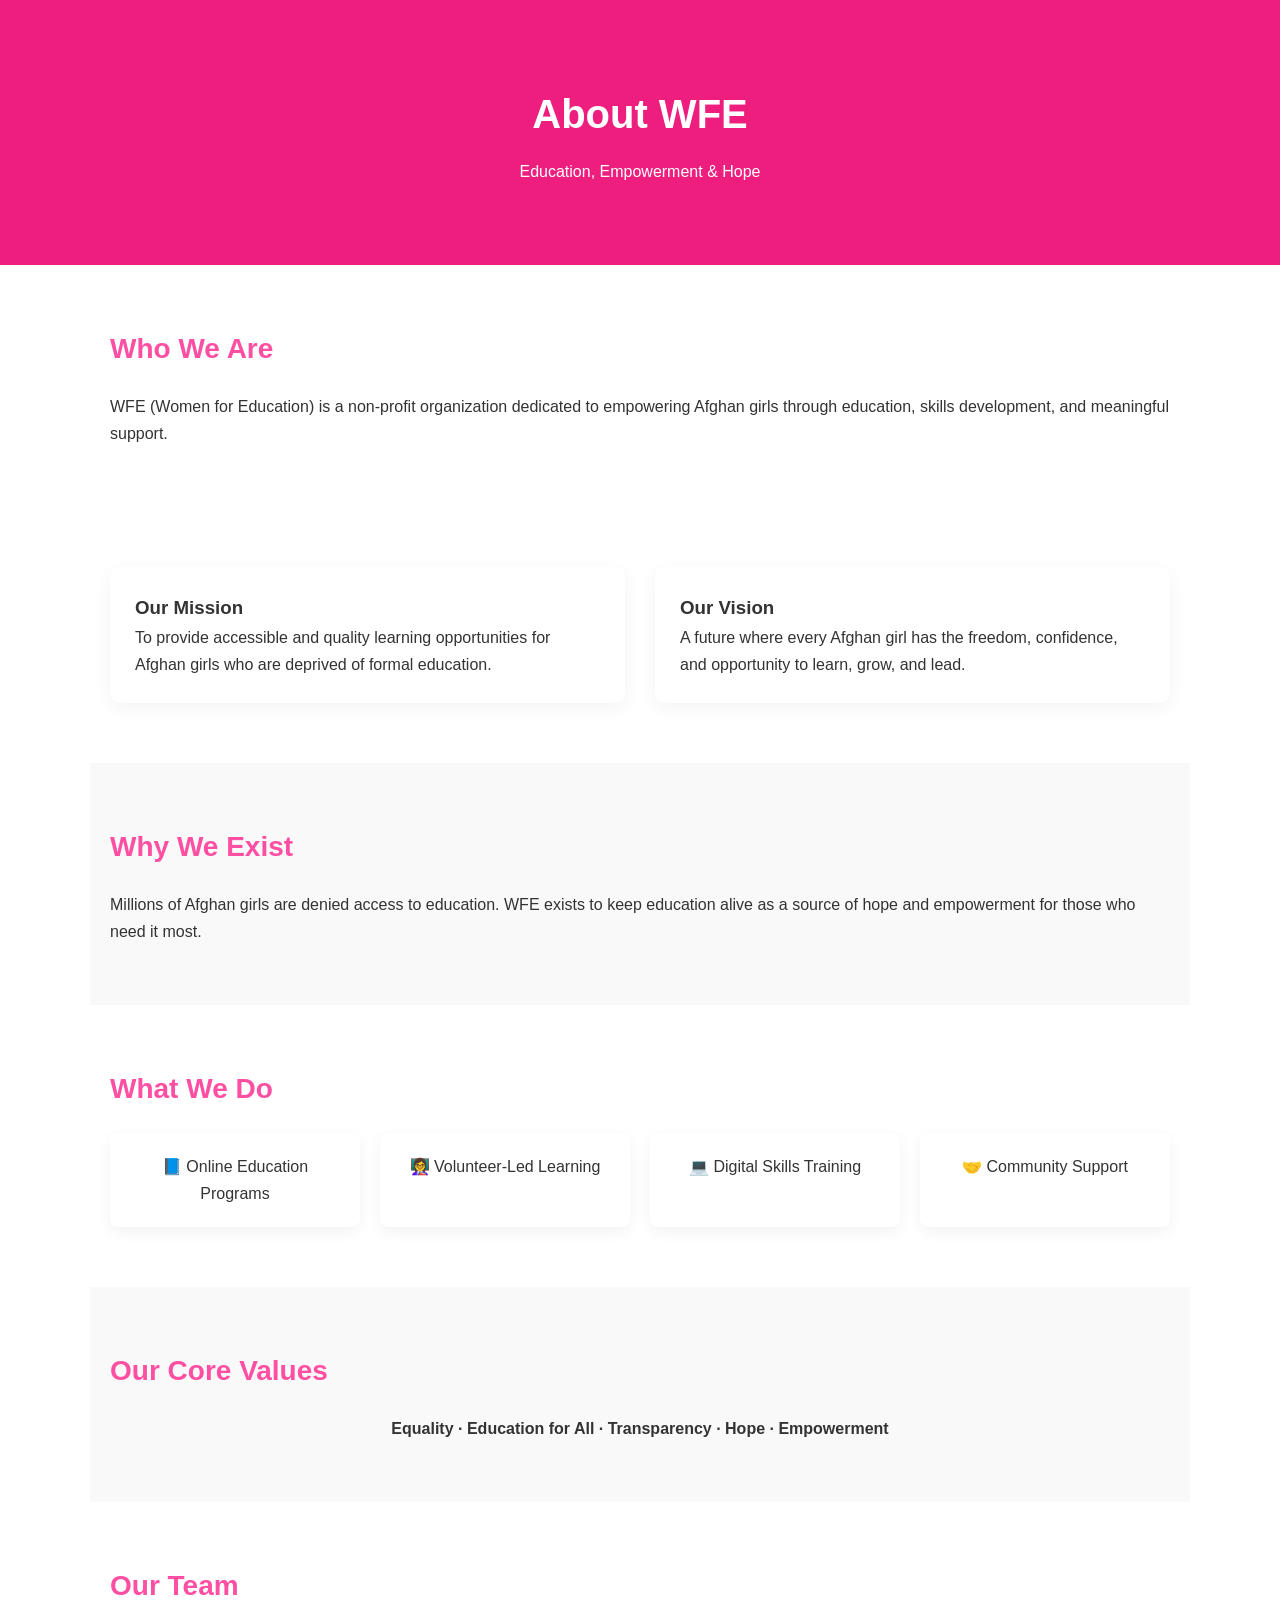
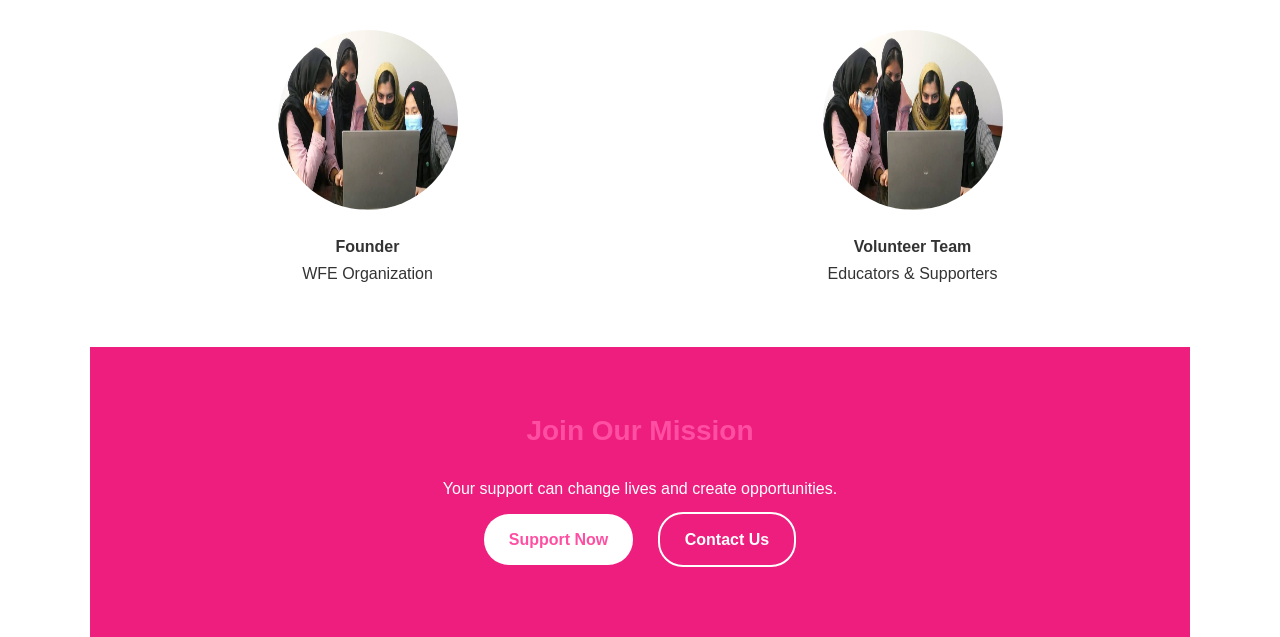
==== index.html @ 0de97084 "Add index.html" ====
<!DOCTYPE html>
<html lang="en">
<head>
  <meta charset="UTF-8">
  <meta name="viewport" content="width=device-width, initial-scale=1.0">
  <title>About Us | WFE Organization</title>
  <link rel="stylesheet" href="about.css">
</head>
<body>

  <!-- Hero -->
  <section class="about-hero">
    <div class="hero-content">
      <h1>About WFE</h1>
      <p>Education, Empowerment & Hope</p>
    </div>
  </section>

  <!-- Who We Are -->
  <section class="section">
    <h2>Who We Are</h2>
    <p>
      WFE (Women for Education) is a non-profit organization dedicated to empowering
      Afghan girls through education, skills development, and meaningful support.
    </p>
  </section>

  <!-- Mission & Vision -->
  <section class="section two-column">
    <div class="card">
      <h3>Our Mission</h3>
      <p>
        To provide accessible and quality learning opportunities for Afghan girls
        who are deprived of formal education.
      </p>
    </div>

    <div class="card">
      <h3>Our Vision</h3>
      <p>
        A future where every Afghan girl has the freedom, confidence, and opportunity
        to learn, grow, and lead.
      </p>
    </div>
  </section>

  <!-- Why We Exist -->
  <section class="section light">
    <h2>Why We Exist</h2>
    <p>
      Millions of Afghan girls are denied access to education. WFE exists to keep
      education alive as a source of hope and empowerment for those who need it most.
    </p>
  </section>

  <!-- What We Do -->
  <section class="section">
    <h2>What We Do</h2>
    <div class="services">
      <div class="service">📘 Online Education Programs</div>
      <div class="service">👩‍🏫 Volunteer-Led Learning</div>
      <div class="service">💻 Digital Skills Training</div>
      <div class="service">🤝 Community Support</div>
    </div>
  </section>

  <!-- Values -->
  <section class="section light">
    <h2>Our Core Values</h2>
    <p class="values">
      Equality · Education for All · Transparency · Hope · Empowerment
    </p>
  </section>

  <!-- Team -->
  <section class="section">
    <h2>Our Team</h2>
    <div class="team">
      <div class="member">
        <img src="teamv.jpeg" alt="Founder">
        <h4>Founder</h4>
        <p>WFE Organization</p>
      </div>
      <div class="member">
        <img src="teamv.jpeg" alt="Volunteer">
        <h4>Volunteer Team</h4>
        <p>Educators & Supporters</p>
      </div>
    </div>
  </section>

  <!-- CTA -->
  <section class="section cta">
    <h2>Join Our Mission</h2>
    <p>Your support can change lives and create opportunities.</p>
    <a href="support.html" class="btn">Support Now</a>
    <a href="contact.html" class="btn outline">Contact Us</a>
  </section>

</body>
</html>
---- about.css ----
* {
  margin: 0;
  padding: 0;
  box-sizing: border-box;
  font-family: "Segoe UI", sans-serif;
}

body {
  color: #333;
  line-height: 1.7;
}

/* Hero */
.about-hero {
  background: #EE1E7E;
  color: white;
  padding: 80px 20px;
  text-align: center;
}

.hero-content h1 {
  font-size: 40px;
  margin-bottom: 10px;
}

/* Sections */
.section {
  padding: 60px 20px;
  max-width: 1100px;
  margin: auto;
}

.section h2 {
  color: #ff4fa3;
  margin-bottom: 20px;
  font-size: 28px;
}

.light {
  background: #f9f9f9;
}

/* Two column */
.two-column {
  display: grid;
  grid-template-columns: repeat(auto-fit, minmax(280px, 1fr));
  gap: 30px;
}

.card {
  background: white;
  padding: 25px;
  border-radius: 10px;
  box-shadow: 0 5px 20px rgba(0,0,0,0.05);
}

/* Services */
.services {
  display: grid;
  grid-template-columns: repeat(auto-fit, minmax(220px, 1fr));
  gap: 20px;
}

.service {
  background: #fff;
  padding: 20px;
  border-radius: 8px;
  text-align: center;
  box-shadow: 0 5px 15px rgba(0,0,0,0.05);
}

/* Values */
.values {
  font-weight: 600;
  text-align: center;
}

/* Team */
.team {
  display: grid;
  grid-template-columns: repeat(auto-fit, minmax(200px, 1fr));
  gap: 30px;
  text-align: center;
}

.member img {
  width: 100%;
  height: 180px;
  max-width: 180px;
  border-radius: 50%;
  margin-bottom: 15px;
}

/* CTA */
.cta {
  text-align: center;
  background: #EE1E7E;
  color: white;
}

.btn {
  display: inline-block;
  margin: 10px;
  padding: 12px 25px;
  background: white;
  color: #ff4fa3;
  border-radius: 25px;
  text-decoration: none;
  font-weight: bold;
}

.btn.outline {
  background: transparent;
  border: 2px solid white;
  color: white;
}

/* Responsive */
@media (max-width: 600px) {
  .hero-content h1 {
    font-size: 30px;
  }
}
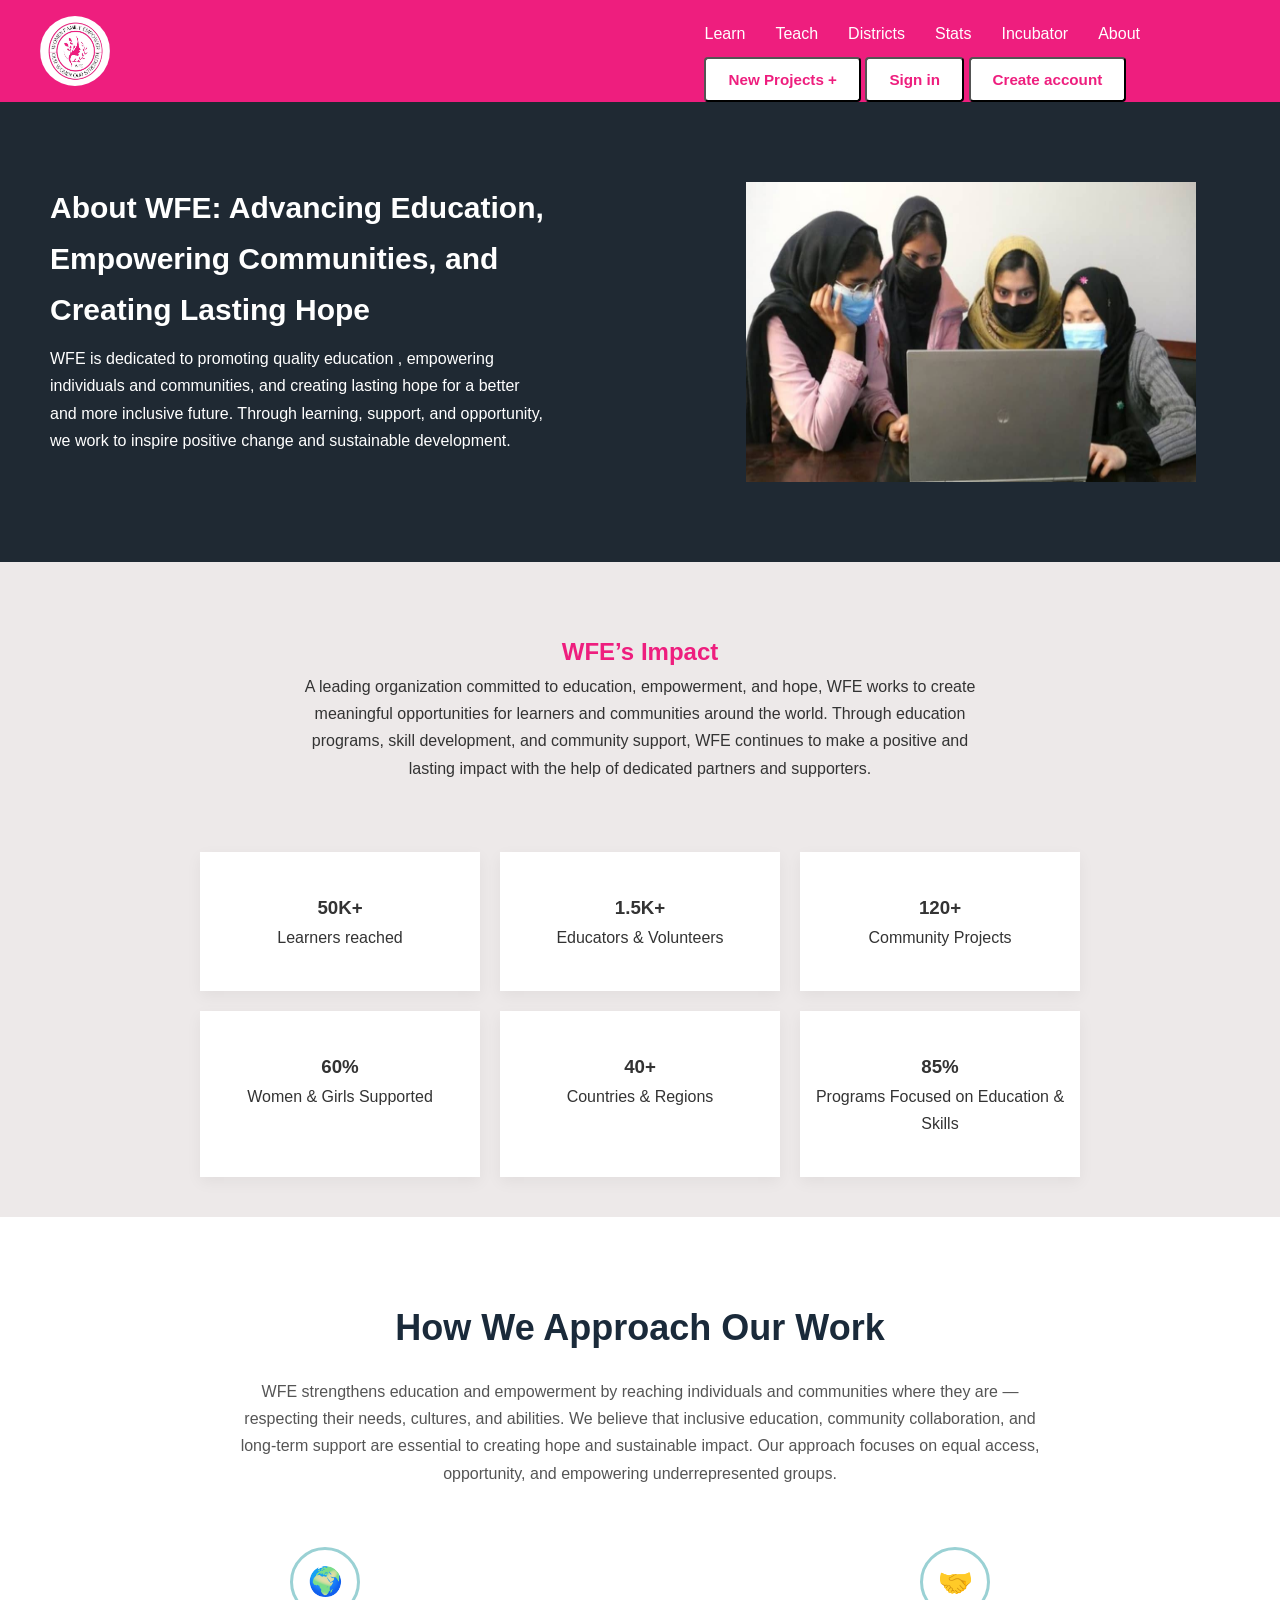
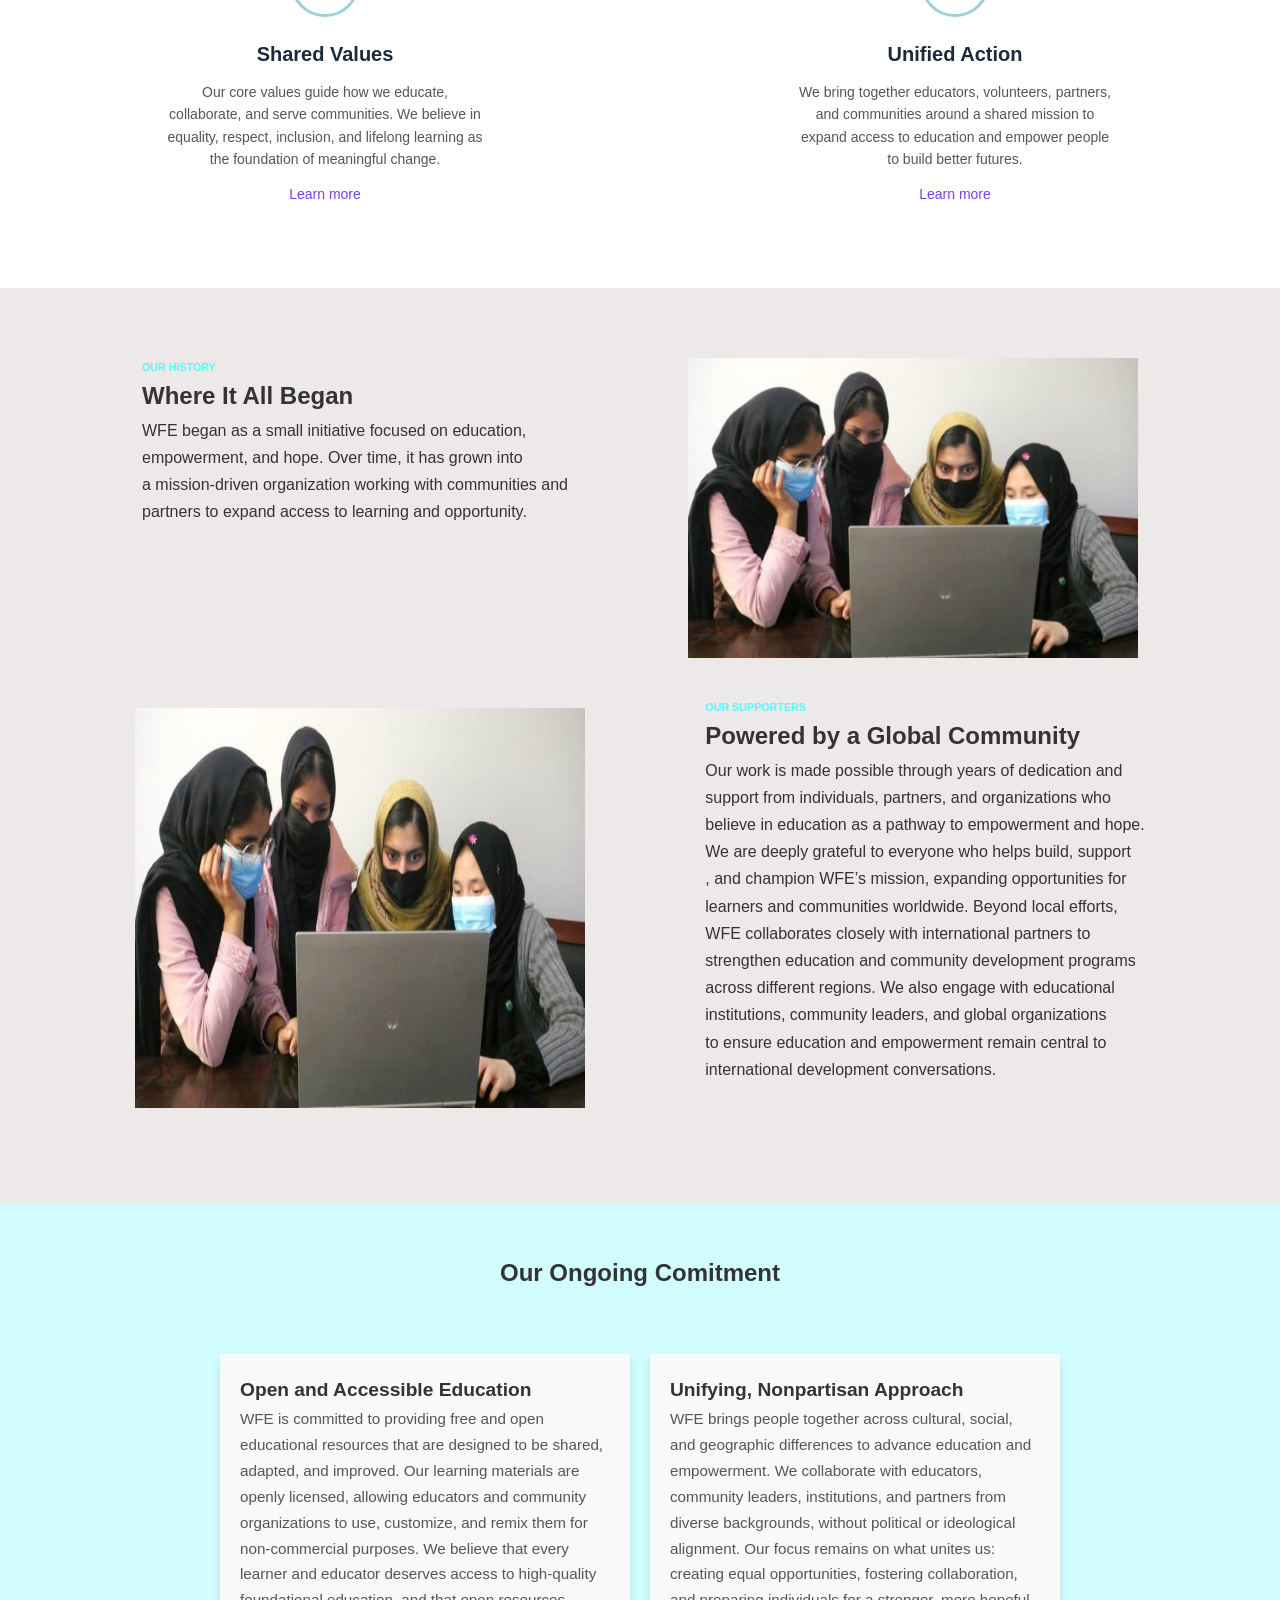
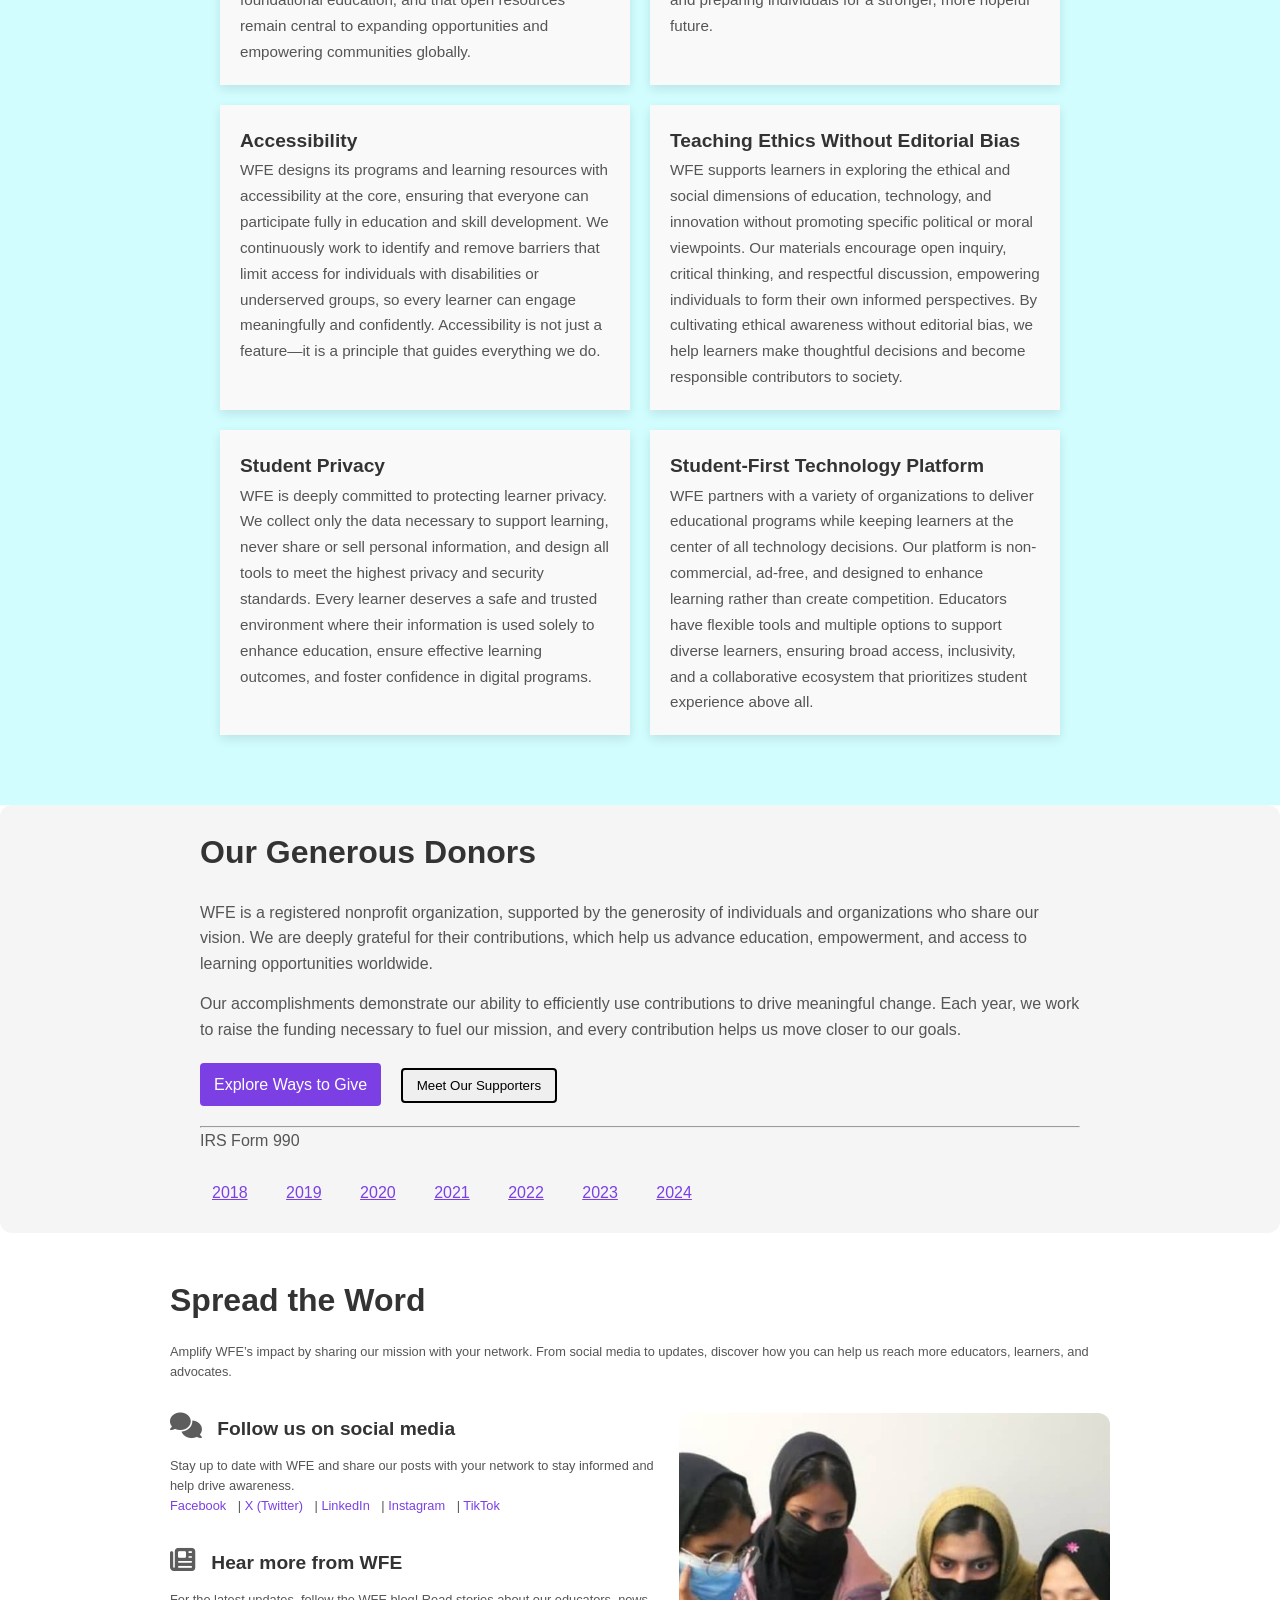
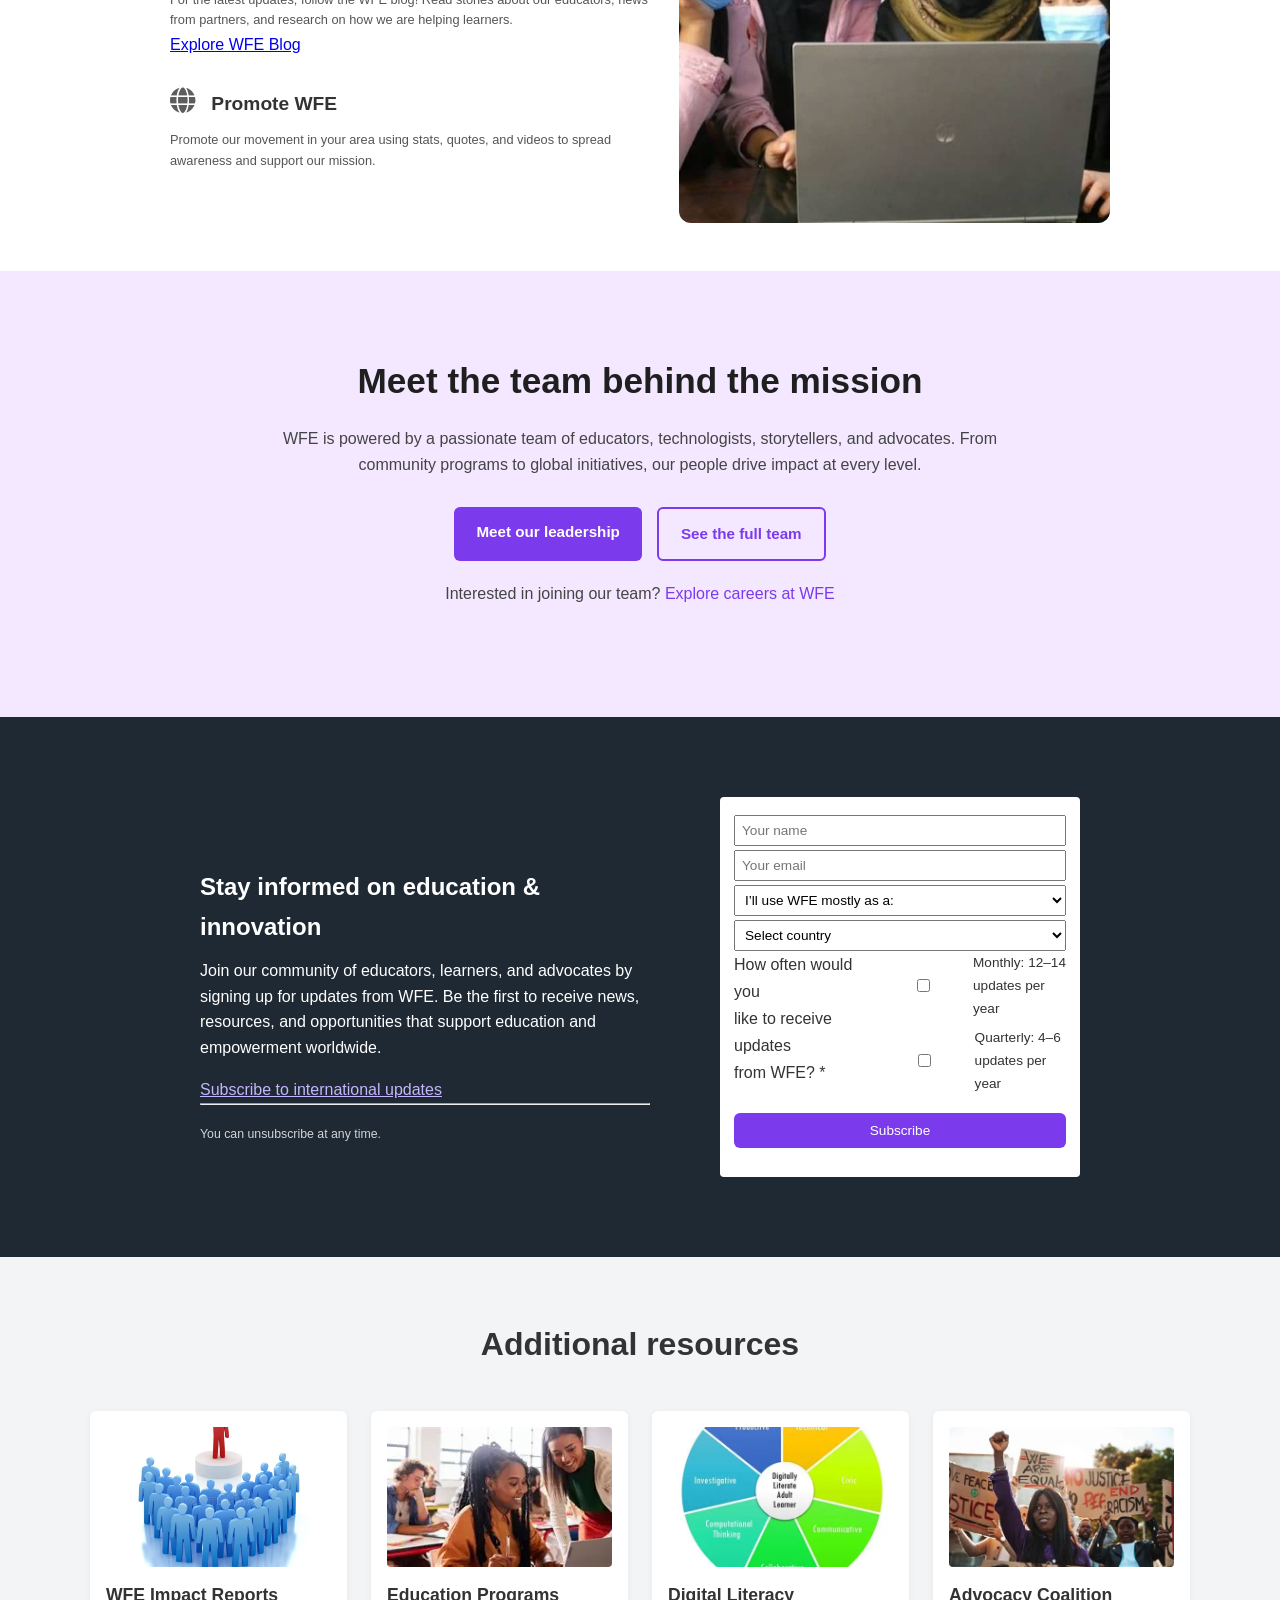
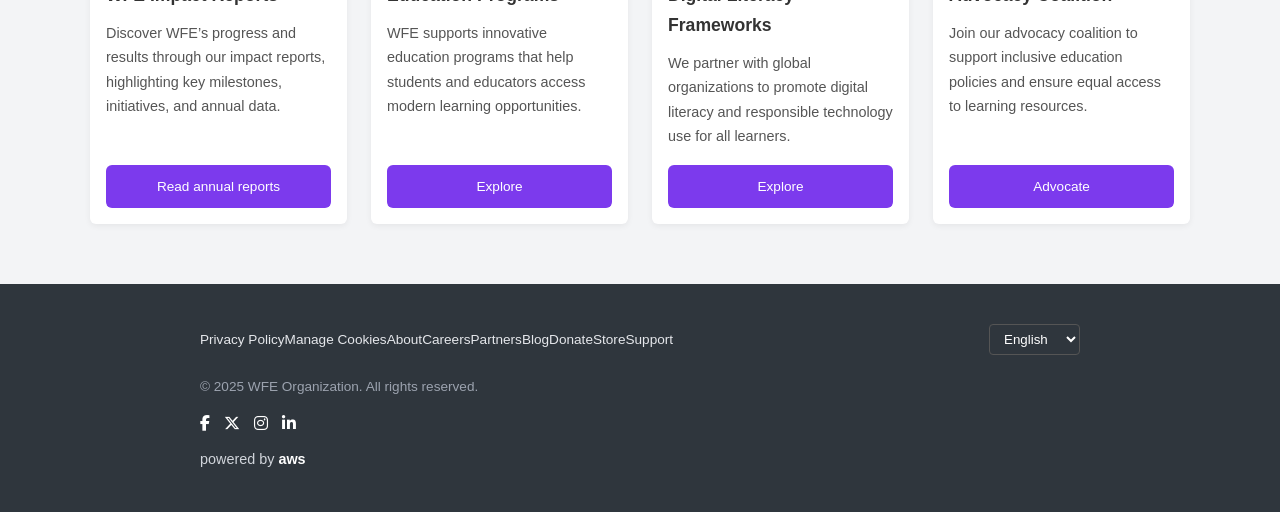
==== commit a12e26f9: "Update index and about, remove old images, add new images folder" ====
--- a/index.html
+++ b/index.html
@@ -4,98 +4,461 @@
   <meta charset="UTF-8">
   <meta name="viewport" content="width=device-width, initial-scale=1.0">
   <title>About Us | WFE Organization</title>
+  <link
+  rel="stylesheet"
+  href="https://cdnjs.cloudflare.com/ajax/libs/font-awesome/6.5.1/css/all.min.css"
+/>
+
+<link rel="stylesheet" href="https://cdnjs.cloudflare.com/ajax/libs/font-awesome/6.5.0/css/all.min.css">
+
+
   <link rel="stylesheet" href="about.css">
 </head>
 <body>
+  <header class="header">
+  <div class="header-left">
+    <img id="logo" src="images/logo.jpeg" alt="WFE Logo">
+
+    <div class="hamburger" onclick="toggleMenu()">
+      <span></span>
+      <span></span>
+      <span></span>
+    </div>
+  </div>
+
+  <nav class="nav">
+    <div class="link">
+      <a href="#">Learn</a>
+      <a href="#">Teach</a>
+      <a href="#">Districts</a>
+      <a href="#">Stats</a>
+      <a href="#">Incubator</a>
+      <a href="#">About</a>
+    </div>
+
+    <div class="Btns">
+      <button class="btn">New Projects +</button>
+      <button class="btn">Sign in</button>
+      <button class="btn">Create account</button>
+    </div>
+  </nav>
+</header>
 
   <!-- Hero -->
   <section class="about-hero">
     <div class="hero-content">
-      <h1>About WFE</h1>
-      <p>Education, Empowerment & Hope</p>
-    </div>
+      <h1>About WFE: Advancing Education, Empowering Communities, 
+        and Creating Lasting Hope</h1>
+
+      <p>
+WFE is dedicated to promoting quality education
+, empowering individuals and communities, 
+and creating lasting hope for a better and 
+more inclusive future. Through learning, support, 
+and opportunity, we work to inspire positive
+ change and sustainable development.
+</p>
+</div>
+  <img src="images/teamv.jpeg" alt="picture" width="450px"
+  height="300px">
+
   </section>
 
-  <!-- Who We Are -->
-  <section class="section">
-    <h2>Who We Are</h2>
-    <p>
-      WFE (Women for Education) is a non-profit organization dedicated to empowering
-      Afghan girls through education, skills development, and meaningful support.
+
+  <!-- Why We Exist -->
+  <section class="section-light">
+ <h2>WFE’s Impact</h2>
+<p>
+A leading organization committed to education, empowerment, and hope, WFE works to create<br>
+meaningful opportunities for learners and communities around the world. Through education<br>
+programs, skill development, and community support, WFE continues to make a positive and<br>
+lasting impact with the help of dedicated partners and supporters.
+</p>
+</section>
+
+
+    <div class="services">
+      <div class="service"><h3>50K+</h3>
+      <p>Learners reached</p></div>
+
+      <div class="service">
+        <h3>1.5K+</h3>
+      <p>Educators & Volunteers</p>
+      </div>
+
+      <div class="service"><h3>120+</h3>
+      <p>Community Projects</p></div>
+
+      <div class="service"><h3>60%</h3>
+      <p>Women & Girls Supported</p></div>
+
+    <div class="service"><h3>40+</h3>
+      <p>Countries & Regions</p></div>
+
+    
+    <div class="service"><h3>85%</h3>
+      <p>Programs Focused on Education & Skills</p></div>
+   
+ </div>
+
+  <section class="approach-section">
+  <div class="container">
+    <h2>How We Approach Our Work</h2>
+    <p class="section-desc">
+      WFE strengthens education and empowerment by reaching individuals and communities
+      where they are — respecting their needs, cultures, and abilities. We believe that
+      inclusive education, community collaboration, and long-term support are essential
+      to creating hope and sustainable impact. Our approach focuses on equal access,
+      opportunity, and empowering underrepresented groups.
     </p>
+
+    <div class="approach-cards">
+      <div class="approach-card">
+        <div class="icon">🌍</div>
+        <h3>Shared Values</h3>
+        <p>
+          Our core values guide how we educate, collaborate, and serve communities.
+          We believe in equality, respect, inclusion, and lifelong learning as the
+          foundation of meaningful change.
+        </p>
+        <a href="#">Learn more</a>
+      </div>
+
+      <div class="approach-card">
+        <div class="icon">🤝</div>
+        <h3>Unified Action</h3>
+        <p>
+          We bring together educators, volunteers, partners, and communities around
+          a shared mission to expand access to education and empower people to build
+          better futures.
+        </p>
+        <a href="#">Learn more</a>
+      </div>
+    </div>
+  </div>
+</section>
+
+
+<section class="about-mission">
+  <div class="mission">
+    <div class="mission-about">
+      <h6>OUR HISTORY</h6>
+      <h1>Where It All Began</h1>
+
+      <p>
+WFE began as a small initiative focused on education,<br>
+ empowerment, and hope. Over time, it has grown into <br>a mission-driven 
+organization working with communities and<br> partners 
+to expand access to learning and opportunity.
+</p>
+</div>
+  <img src="images/teamv.jpeg" alt="picture" width="450px"
+  height="300px">
+  </div>
+
+  <div class="mission">
+   
+  <img src="images/teamv.jpeg" alt="picture"  class="picture">
+
+   <div class="mission-about WFE">
+      <h6>OUR SUPPORTERS</h6>
+      <h1>Powered by a Global Community</h1>
+
+      <p>
+Our work is made possible through years of dedication and<br> 
+support from individuals, partners, and organizations who<br>
+ believe in education as a pathway to empowerment and hope.<br> 
+ We are deeply grateful to everyone who helps build, support<br>,
+  and champion WFE’s mission, expanding opportunities for <br>
+  learners and communities worldwide. Beyond local efforts,<br>
+   WFE collaborates closely with international partners to<br> 
+   strengthen education and community development programs <br>
+   across different regions. We also engage with educational <br>
+   institutions, community leaders, and global organizations <br>
+   to ensure education and empowerment remain central to <br>
+   international development conversations.
+</p>
+</div>
+  </div>
+
   </section>
-
-  <!-- Mission & Vision -->
-  <section class="section two-column">
-    <div class="card">
-      <h3>Our Mission</h3>
-      <p>
-        To provide accessible and quality learning opportunities for Afghan girls
-        who are deprived of formal education.
+  <section class="grid-layout">
+    <h1>Our Ongoing Comitment</h1>
+
+    <div class="cards-grid">
+  <div class="card">
+    <h3>Open and Accessible Education</h3>
+    <p>WFE is committed to providing free and open educational resources that are designed to be shared, adapted, and improved. Our learning materials are openly licensed, allowing educators and community organizations to use, customize, and remix them for non-commercial purposes. We believe that every learner and educator deserves access to high-quality foundational education, and that open resources remain central to expanding opportunities and empowering communities globally.</p>
+  </div>
+  <div class="card">
+    <h3>Unifying, Nonpartisan Approach</h3>
+    <p>WFE brings people together across cultural, social, and geographic differences to advance education and empowerment. We collaborate with educators, community leaders, institutions, and partners from diverse backgrounds, without political or ideological alignment. Our focus remains on what unites us: creating equal opportunities, fostering collaboration, and preparing individuals for a stronger, more hopeful future.</p>
+  </div>
+  <div class="card">
+    <h3>Accessibility</h3>
+    <p>WFE designs its programs and learning resources with accessibility at the core, ensuring that everyone can participate fully in education and skill development. We continuously work to identify and remove barriers that limit access for individuals with disabilities or underserved groups, so every learner can engage meaningfully and confidently. Accessibility is not just a feature—it is a principle that guides everything we do.</p>
+  </div>
+  <div class="card">
+    <h3>Teaching Ethics Without Editorial Bias</h3>
+    <p>WFE supports learners in exploring the ethical and social dimensions of education, technology, and innovation without promoting specific political or moral viewpoints. Our materials encourage open inquiry, critical thinking, and respectful discussion, empowering individuals to form their own informed perspectives. By cultivating ethical awareness without editorial bias, we help learners make thoughtful decisions and become responsible contributors to society.</p>
+  </div>
+  <div class="card">
+    <h3>Student Privacy</h3>
+    <p>WFE is deeply committed to protecting learner privacy. We collect only the data necessary to support learning, never share or sell personal information, and design all tools to meet the highest privacy and security standards. Every learner deserves a safe and trusted environment where their information is used solely to enhance education, ensure effective learning outcomes, and foster confidence in digital programs.</p>
+  </div>
+  <div class="card">
+    <h3>Student-First Technology Platform</h3>
+    <p>WFE partners with a variety of organizations to deliver educational programs while keeping learners at the center of all technology decisions. Our platform is non-commercial, ad-free, and designed to enhance learning rather than create competition. Educators have flexible tools and multiple options to support diverse learners, ensuring broad access, inclusivity, and a collaborative ecosystem that prioritizes student experience above all.</p>
+  </div>
+</div>
+
+  </section>
+
+  <section class="donors-section">
+  <h2>Our Generous Donors</h2>
+  <p>WFE is a registered nonprofit organization, supported by the generosity of individuals and organizations who share our vision. We are deeply grateful for their contributions, which help us advance education, empowerment, and access to learning opportunities worldwide.</p>
+  
+  <p>Our accomplishments demonstrate our ability to efficiently use contributions to drive meaningful change. Each year, we work to raise the funding necessary to fuel our mission, and every contribution helps us move closer to our goals.</p>
+  
+  <div class="donor-links">
+    <a href="#">Explore Ways to Give</a>
+    <button class="btn">Meet Our Supporters</button>
+    
+  </div>
+  <hr>
+ <p>IRS Form 990</p>
+  <div class="donor-years">
+    <span>2018</span>
+    <span>2019</span>
+    <span>2020</span>
+    <span>2021</span>
+    <span>2022</span>
+    <span>2023</span>
+    <span>2024</span>
+  </div>
+</section>
+
+<section class="spread-word">
+  <div class="container">
+    <h2>Spread the Word</h2>
+    <p>Amplify WFE’s impact by sharing our mission with your network. From social media to updates, discover how you can help us reach more educators, learners, and advocates.</p>
+    
+    <div class="spread-content">
+      <div class="links">
+        <div class="link-item">
+          <h3><i class="fa-solid fa-comments"></i> Follow us on social media</h3>
+
+          <p>Stay up to date with WFE and share our posts with your network to stay informed and help drive awareness.</p>
+          <p class="social-links">
+            <a href="#">Facebook</a> |
+            <a href="#">X (Twitter)</a> |
+            <a href="#">LinkedIn</a> |
+            <a href="#">Instagram</a> |
+            <a href="#">TikTok</a>
+          </p>
+        </div>
+
+        <div class="link-item">
+           <h3>
+    <i class="fa-solid fa-newspaper"></i>
+    Hear more from WFE
+  </h3>
+          <p>For the latest updates, follow the WFE blog! Read stories about our educators, news from partners, and research on how we are helping learners.</p>
+          <a href="#">Explore WFE Blog</a>
+        </div>
+
+        <div class="link-item">
+           <h3>
+    <i class="fa-solid fa-globe"></i>
+    Promote WFE
+  </h3>
+          <p>Promote our movement in your area using stats, quotes, and videos to spread awareness and support our mission.</p>
+        </div>
+      </div>
+
+      <div class="image">
+        <img src="images/teamv.jpeg" alt="Learners in WFE program" height="410px"
+        width="320px">
+      </div>
+   
+  </div>
+</section>
+
+<section class="team-section">
+  <h2>Meet the team behind the mission</h2>
+  <p>
+    WFE is powered by a passionate team of educators, technologists,
+    storytellers, and advocates. From community programs to global initiatives,
+    our people drive impact at every level.
+  </p>
+
+  <div class="team-buttons">
+    <a href="#" class="btn primary">Meet our leadership</a>
+    <a href="#" class="btn outline">See the full team</a>
+  </div>
+
+  <p class="team-careers">
+    Interested in joining our team?
+    <a href="#">Explore careers at WFE</a>
+  </p>
+</section>
+
+
+<section class="subscribe-section">
+  <div class="subscribe-container">
+
+    <div class="subscribe-text">
+      <h2>Stay informed on education & innovation</h2>
+      <p>
+        Join our community of educators, learners, and advocates by signing up
+        for updates from WFE. Be the first to receive news, resources, and
+        opportunities that support education and empowerment worldwide.
       </p>
-    </div>
-
-    <div class="card">
-      <h3>Our Vision</h3>
-      <p>
-        A future where every Afghan girl has the freedom, confidence, and opportunity
-        to learn, grow, and lead.
+      <a href="#" class="subscribe-link">Subscribe to international updates</a>
+      <hr>
+      <p class="unsubscribe">You can unsubscribe at any time.</p>
+    </div>
+
+    <form class="subscribe-form">
+    
+      <input type="text" required placeholder="Your name">
+
+     
+      <input type="email" required placeholder="Your email"><br>
+
+      <select>
+        <option>I’ll use WFE mostly as a:</option>
+        <option>Educator</option>
+        <option>Student</option>
+        <option>Parent</option>
+        <option>Other</option>
+      </select>
+      <br>
+
+      <select>
+        <option>Select country</option>
+      </select><br>
+<div class="flex">
+  <p>
+    How often would you <br>
+    like to receive updates<br>
+    from WFE? *
+  </p>
+
+  <div class="checkbox-group">
+    <label>
+      <input type="checkbox">
+      Monthly: 12–14 updates per year
+    </label>
+
+    <label>
+      <input type="checkbox">
+      Quarterly: 4–6 updates per year
+    </label>
+  </div>
+</div>
+
+
+      <button type="submit">Subscribe</button>
+    </form>
+
+  </div>
+</section>
+
+<section class="resources-section">
+  <h2>Additional resources</h2>
+
+  <div class="resources-grid">
+
+    <div class="resource-card">
+      <img src="images/team1.webp" alt="WFE Impact Reports">
+      <h3>WFE Impact Reports</h3>
+      <p>
+        Discover WFE’s progress and results through our impact reports,
+        highlighting key milestones, initiatives, and annual data.
       </p>
-    </div>
-  </section>
-
-  <!-- Why We Exist -->
-  <section class="section light">
-    <h2>Why We Exist</h2>
-    <p>
-      Millions of Afghan girls are denied access to education. WFE exists to keep
-      education alive as a source of hope and empowerment for those who need it most.
-    </p>
-  </section>
-
-  <!-- What We Do -->
-  <section class="section">
-    <h2>What We Do</h2>
-    <div class="services">
-      <div class="service">📘 Online Education Programs</div>
-      <div class="service">👩‍🏫 Volunteer-Led Learning</div>
-      <div class="service">💻 Digital Skills Training</div>
-      <div class="service">🤝 Community Support</div>
-    </div>
-  </section>
-
-  <!-- Values -->
-  <section class="section light">
-    <h2>Our Core Values</h2>
-    <p class="values">
-      Equality · Education for All · Transparency · Hope · Empowerment
-    </p>
-  </section>
-
-  <!-- Team -->
-  <section class="section">
-    <h2>Our Team</h2>
-    <div class="team">
-      <div class="member">
-        <img src="teamv.jpeg" alt="Founder">
-        <h4>Founder</h4>
-        <p>WFE Organization</p>
-      </div>
-      <div class="member">
-        <img src="teamv.jpeg" alt="Volunteer">
-        <h4>Volunteer Team</h4>
-        <p>Educators & Supporters</p>
-      </div>
-    </div>
-  </section>
-
-  <!-- CTA -->
-  <section class="section cta">
-    <h2>Join Our Mission</h2>
-    <p>Your support can change lives and create opportunities.</p>
-    <a href="support.html" class="btn">Support Now</a>
-    <a href="contact.html" class="btn outline">Contact Us</a>
-  </section>
+      <a href="#" class="btn">Read annual reports</a>
+    </div>
+
+    <div class="resource-card">
+      <img src="images/education.webp" alt="Education Programs">
+      <h3>Education Programs</h3>
+      <p>
+        WFE supports innovative education programs that help students
+        and educators access modern learning opportunities.
+      </p>
+      <a href="#" class="btn">Explore</a>
+    </div>
+
+    <div class="resource-card">
+      <img src="images/digital.webp" alt="Digital Literacy">
+      <h3>Digital Literacy Frameworks</h3>
+      <p>
+        We partner with global organizations to promote digital literacy
+        and responsible technology use for all learners.
+      </p>
+      <a href="#" class="btn">Explore</a>
+    </div>
+
+    <div class="resource-card">
+      <img src="images/advocacy.webp" alt="Advocacy">
+      <h3>Advocacy Coalition</h3>
+      <p>
+        Join our advocacy coalition to support inclusive education policies
+        and ensure equal access to learning resources.
+      </p>
+      <a href="#" class="btn">Advocate</a>
+    </div>
+
+  </div>
+</section>
+
+
+<footer class="site-footer">
+  <div class="footer-links">
+    <a href="#">Privacy Policy</a>
+    <a href="#">Manage Cookies</a>
+    <a href="#">About</a>
+    <a href="#">Careers</a>
+    <a href="#">Partners</a>
+    <a href="#">Blog</a>
+    <a href="#">Donate</a>
+    <a href="#">Store</a>
+    <a href="#">Support</a>
+
+    <select class="language-select">
+      <option>English</option>
+      <option>Persian</option>
+      <option>Russian</option>
+    </select>
+  </div>
+
+  <p class="copyright">
+    © 2025 WFE Organization. All rights reserved.
+  </p>
+  <div class="footer-social">
+  <a href="#" aria-label="Facebook"><i class="fa-brands fa-facebook-f"></i></a>
+  <a href="#" aria-label="X"><i class="fa-brands fa-x-twitter"></i></a>
+  <a href="#" aria-label="Instagram"><i class="fa-brands fa-instagram"></i></a>
+  <a href="#" aria-label="LinkedIn"><i class="fa-brands fa-linkedin-in"></i></a>
+</div>
+
+
+  <div class="powered">
+    powered by <span>aws</span>
+  </div>
+</footer>
+
+
+ 
+  
+  <script>
+function toggleMenu() {
+  document.querySelector(".nav").classList.toggle("active");
+}
+</script>
+
+
 
 </body>
 </html>
--- a/about.css
+++ b/about.css
@@ -9,115 +9,911 @@
   color: #333;
   line-height: 1.7;
 }
+.header {
+  display: flex;
+  align-items: center;
+  justify-content: space-between;
+  background-color: #EE1E7E;
+  padding: 0 40px;
+  position: relative;
+}
+
+/* logo + hamburger together */
+.header-left {
+  display: flex;
+  align-items: center;
+  gap: 350px;
+}
+
+#logo{
+width: 70px;
+height: 70px;
+border-radius: 50%;
+
+}
+.hamburger {
+  display: none;
+  flex-direction: column;
+  cursor: pointer;
+}
+
+.hamburger span {
+  width: 26px;
+  height: 3px;
+  background: #fff;
+  margin: 4px 0;
+}
+
+@media (max-width: 768px) {
+
+  .hamburger {
+    display: flex;
+  }
+
+  .nav {
+    position: absolute;
+    top: 100%;
+    left: 0;
+    width: 100%;
+    background: #EE1E7E;
+    display: none;
+    flex-direction: column;
+    align-items: center;
+    padding: 20px 0;
+  }
+
+  .nav.active {
+    display: flex;
+  }
+
+  .link {
+    flex-direction: column;
+    gap: 20px;
+    margin: 0;
+  }
+
+  .Btns {
+    flex-direction: column;
+    gap: 12px;
+    margin-top: 20px;
+  }
+}
+
+
+
+.link{
+ 
+  display: flex;
+  gap: 30px;
+  margin-top: 20px;
+ 
+  margin-right: 100px;
+}
+.link a{
+ color: #fff;
+  text-decoration: none;
+}
+.Btns .btn{
+  padding: 12px 22px;
+  border-radius: 4px;
+  font-weight: 600;
+  text-decoration: none;
+  font-size: 0.95rem;
+  margin-top: 10px;
+  background-color: #fff;
+  color: #EE1E7E;
+}
+
+
 
 /* Hero */
 .about-hero {
-  background: #EE1E7E;
+  background: #1f2933;
   color: white;
   padding: 80px 20px;
   text-align: center;
-}
+  display: flex;
+  gap: 200px;
+}
+
 
 .hero-content h1 {
-  font-size: 40px;
+  font-size: 30px;
   margin-bottom: 10px;
-}
-
-/* Sections */
-.section {
-  padding: 60px 20px;
-  max-width: 1100px;
-  margin: auto;
-}
-
-.section h2 {
-  color: #ff4fa3;
-  margin-bottom: 20px;
-  font-size: 28px;
-}
-
-.light {
-  background: #f9f9f9;
-}
-
-/* Two column */
-.two-column {
-  display: grid;
-  grid-template-columns: repeat(auto-fit, minmax(280px, 1fr));
-  gap: 30px;
-}
-
-.card {
-  background: white;
-  padding: 25px;
-  border-radius: 10px;
-  box-shadow: 0 5px 20px rgba(0,0,0,0.05);
+ 
+}
+.hero-content{
+   width: 40%;
+   text-align: left;
+   margin-left: 30px;
+}
+
+
+.section-light h2{
+  color: #EE1E7E;
+  text-align: center;
+
+}
+
+
+
+.section-light p{
+  text-align: center;
+}
+
+.section-light{
+  padding: 70px;
+  background-color: #ebe6e6e1;
 }
 
 /* Services */
 .services {
   display: grid;
-  grid-template-columns: repeat(auto-fit, minmax(220px, 1fr));
+  grid-template-columns: repeat(3, 1fr); /* 3 columns */
+  grid-template-rows: repeat(2, auto);   /* 2 rows */
   gap: 20px;
-}
+  background-color: #ebe6e6e1;
+  padding: 0px  200px;
+  padding-bottom: 40px;
+}
+
 
 .service {
   background: #fff;
-  padding: 20px;
-  border-radius: 8px;
+  padding: 40px 0px;
   text-align: center;
   box-shadow: 0 5px 15px rgba(0,0,0,0.05);
 }
 
-/* Values */
-.values {
+.approach-section {
+  background: #ffffff;
+  padding: 80px 20px;
+  text-align: center;
+  width: 100%;
+}
+
+.container {
+  max-width: 1200px;
+  margin: 0 auto;
+}
+
+.approach-section h2 {
+  font-size: 36px;
+  margin-bottom: 20px;
+  color: #1a2a3a;
+}
+
+.section-desc {
+  font-size: 16px;
+  color: #555;
+  max-width: 800px;
+  margin: 0 auto 60px;
+  line-height: 1.7;
+}
+
+.approach-cards {
+  display: grid;
+  grid-template-columns: repeat(auto-fit, minmax(380px, 1fr));
+  gap: 60px;
+}
+
+.approach-card {
+  text-align: center;
+}
+
+.icon {
+  width: 70px;
+  height: 70px;
+  margin: 0 auto 20px;
+  border-radius: 50%;
+  border: 3px solid #9ad1d4;
+  display: flex;
+  align-items: center;
+  justify-content: center;
+  font-size: 28px;
+}
+
+.approach-card h3 {
+  font-size: 20px;
+  margin-bottom: 10px;
+  color: #1a2a3a;
+}
+
+.approach-card p {
+  font-size: 14px;
+  color: #555;
+  line-height: 1.6;
+  max-width: 320px;
+  margin: 0 auto 10px;
+}
+
+.approach-card a {
+  font-size: 14px;
+  color: #7b3fe4;
+  text-decoration: none;
+  font-weight: 500;
+}
+
+.approach-card a:hover {
+  text-decoration: underline;
+}
+
+
+.mission{
+  display: flex;
+  gap: 120px;
+  justify-content: center;
+}
+.mission-about{
+  margin-bottom: 50px;
+}
+
+.about-mission{
+  background-color: #ebe6e6e1;
+  padding: 70px;
+}
+
+.mission h6{
+  color: rgba(66, 253, 253, 0.904);
+}
+
+.mission .WFE{
+  margin-top: 40px;
+}
+
+.mission .picture{
+  width: 450px;
+  height: 400px;
+  margin-top: 50px;
+}
+
+.grid-layout{
+  background-color: #d1fdff;
+  padding: 50px 200px;
+  justify-content: center;
+  align-items: center;
+}
+.grid-layout h1{
+  text-align: center;
+  margin-bottom: 40px;
+}
+
+.cards-grid {
+  display: grid;
+  grid-template-columns: repeat(2, 1fr);
+  gap: 20px;
+  padding: 20px;
+}
+
+.card {
+  background-color: #f9f9f9;
+  padding: 20px;
+  box-shadow: 0 4px 10px rgba(0,0,0,0.1);
+  transition: transform 0.2s, box-shadow 0.2s;
+}
+
+.card:hover {
+  transform: translateY(-5px);
+  box-shadow: 0 8px 20px rgba(0,0,0,0.15);
+}
+
+.card h3 {
+  margin-top: 0;
+  font-size: 1.2rem;
+  color: #333;
+}
+
+.card p {
+  font-size: 0.95rem;
+  color: #555;
+}
+
+
+.donors-section {
+  padding: 40px 20px;
+  background-color: #f5f5f5;
+  border-radius: 12px;
+ width: 100%;
+  padding: 20px 200px;
+  font-family: Arial, sans-serif;
+}
+
+.donors-section h2 {
+  font-size: 2rem;
+  color: #333;
+  margin-bottom: 20px;
+}
+
+.donors-section p {
+  font-size: 1rem;
+  color: #555;
+  line-height: 1.6;
+  margin-bottom: 15px;
+}
+
+.donor-links {
+  margin: 20px 0;
+}
+
+.donor-links a {
+  display: inline-block;
+  margin-right: 15px;
+  padding: 8px 14px;
+  background-color: #7b3fe4;
+  color: white;
+  text-decoration: none;
+  border-radius: 4px;
+  transition: background-color 0.2s;
+}
+
+.donor-links a:hover {
+  background-color: #EE1E7E;
+}
+
+.donor-links .btn{
+  padding: 8px 14px;
+  border: 2px solid black;
+  border-radius: 4px;
+  transition: background-color 0.2s;
+}
+
+.donor-years {
+  margin-top: 20px;
+}
+
+.donor-years span {
+  display: inline-block;
+  margin-right: 10px;
+  padding: 6px 12px;
+color: #7b3fe4;
+text-decoration: underline;
+  border-radius: 6px;
+  cursor: pointer;
+  transition: background-color 0.2s;
+}
+
+.donor-years span:hover {
+  background-color: #d5d5d5;
+}
+
+
+.spread-word {
+  padding: 60px 20px;
+  background-color: #fff;
+  font-family: Arial, sans-serif;
+  padding: 40px 170px;
+}
+
+.spread-word .container {
+  max-width: 1200px;
+  margin: 0 auto;
+}
+
+.spread-word h2 {
+  font-size: 2rem;
+  color: #333;
+  margin-bottom: 15px;
+}
+
+.spread-word p {
+  font-size: 0.8rem;
+  color: #555;
+  line-height: 1.6;
+}
+
+.spread-content {
+  display: flex;
+  gap: 10px;
+  margin-top: 30px;
+  
+  
+}
+
+.links{display: flex;
+  flex-direction: column;
+  gap: 0px;
+
+}
+
+.link-item i {
+  color: rgb(94, 93, 93);
+  font-size: 1.6rem;
+  margin-right: 10px;
+}
+
+
+.link-item {
+  margin-bottom: 30px;
+ 
+}
+
+.link-item h3 {
+  font-size: 1.2rem;
+  margin-bottom: 10px;
+  color: #333;
+}
+
+.social-links a {
+  color: #7b3fe4;
+  text-decoration: none;
+  margin-right: 8px;
+}
+
+.social-links a:hover {
+  text-decoration: underline;
+}
+
+
+
+.image img {
+  width: 100%;
+  border-radius: 12px;
+  object-fit: cover;
+}
+
+
+.team-section {
+  background-color: #f3e8ff;
+  text-align: center;
+  padding: 80px 20px;
+}
+
+.team-section h2 {
+  font-size: 2.2rem;
+  margin-bottom: 15px;
+  color: #1f1f1f;
+}
+
+.team-section p {
+  max-width: 720px;
+  margin: 0 auto 30px;
+  font-size: 1rem;
+  color: #444;
+  line-height: 1.6;
+}
+
+.team-buttons {
+  display: flex;
+  justify-content: center;
+  gap: 15px;
+  margin-bottom: 20px;
+  flex-wrap: wrap;
+}
+
+.team-buttons .btn {
+  padding: 12px 22px;
+  border-radius: 6px;
   font-weight: 600;
+  text-decoration: none;
+  font-size: 0.95rem;
+}
+
+.btn.primary {
+  background-color: #7c3aed;
+  color: #fff;
+}
+
+.btn.outline {
+  border: 2px solid #7c3aed;
+  color: #7c3aed;
+}
+
+.team-careers {
+  font-size: 0.9rem;
+}
+
+.team-careers a {
+  color: #7c3aed;
+  text-decoration: none;
+}
+
+
+
+.subscribe-section {
+  background-color: #1f2933;
+  padding: 80px 200px;
+  color: #fff;
+}
+
+.subscribe-container {
+  max-width: 1100px;
+  margin: 0 auto;
+  display: flex;
+  gap: 70px;
+  flex-wrap: wrap;
+}
+
+.subscribe-text {
+  flex: 1;
+  margin-top: 70px;
+}
+
+.subscribe-text h2 {
+  font-size: 1.5rem;
+  margin-bottom: 10px;
+}
+
+.subscribe-text p {
+  line-height: 1.6;
+  margin-bottom: 15px;
+}
+
+.subscribe-link {
+  color: #c4b5fd;
+  text-decoration: underline;
+}
+
+.unsubscribe {
+  font-size: 0.77rem;
+  opacity: 0.8;
+  margin-top: 20px;
+}
+
+.subscribe-form {
+  background: #fff;
+  color: #333;
+  padding: 14px;
+  border-radius: 4px;
+
+  width: 360px;
+  height: 380px;
+
+  box-sizing: border-box;
+  overflow-y: hidden;
+}
+
+.subscribe-form label {
+ display: inline;
+  font-weight: 400;
+ 
+  font-size: 0.85rem;
+}
+
+.subscribe-form input,
+.subscribe-form select {
+  width: 100%;
+  padding: 6px;
+  margin-top: 4px;
+  font-size: 0.85rem;
+  box-sizing: border-box;
+}
+
+.checkbox-group label {
+  display: flex;
+  align-items: center;
+  gap: 6px;
+  margin-bottom: 6px;
+  font-size: 0.85rem;
+}
+
+.checkbox-group input[type="checkbox"] {
+  margin: 0;
+}
+
+
+
+.subscribe-form button {
+  margin-top: 12px;
+  width: 100%;
+  padding: 10px;
+  background-color: #7c3aed;
+  color: #fff;
+  border: none;
+  border-radius: 6px;
+  font-weight: 400;
+  font-size: 0.85rem;
+  cursor: pointer;
+}
+
+.flex{
+  display: flex;
+  gap: 10px;
+}
+
+
+.resources-section {
+  background: #f3f4f6;
+  padding: 60px 40px;
   text-align: center;
 }
 
-/* Team */
-.team {
+.resources-section h2 {
+  font-size: 2rem;
+  margin-bottom: 40px;
+  font-weight: 600;
+}
+
+.resources-grid {
   display: grid;
-  grid-template-columns: repeat(auto-fit, minmax(200px, 1fr));
-  gap: 30px;
+  grid-template-columns: repeat(auto-fit, minmax(220px, 1fr));
+  gap: 24px;
+  max-width: 1100px;
+  margin: 0 auto;
+}
+
+.resource-card {
+  background: #fff;
+  border-radius: 6px;
+  padding: 16px;
+  text-align: left;
+  box-shadow: 0 2px 6px rgba(0,0,0,0.06);
+  display: flex;
+  flex-direction: column;
+}
+
+.resource-card img {
+  width: 100%;
+  height: 140px;
+  object-fit: cover;
+  border-radius: 4px;
+  margin-bottom: 14px;
+}
+
+.resource-card h3 {
+  font-size: 1.1rem;
+  margin-bottom: 10px;
+}
+
+.resource-card p {
+  font-size: 0.9rem;
+  color: #555;
+  flex-grow: 1;
+}
+
+.resource-card .btn {
+  display: inline-block;
+  margin-top: 16px;
+  padding: 10px 14px;
+  background: #7c3aed;
+  color: #fff;
   text-align: center;
-}
-
-.member img {
-  width: 100%;
-  height: 180px;
-  max-width: 180px;
-  border-radius: 50%;
-  margin-bottom: 15px;
-}
-
-/* CTA */
-.cta {
-  text-align: center;
-  background: #EE1E7E;
-  color: white;
-}
-
-.btn {
-  display: inline-block;
-  margin: 10px;
-  padding: 12px 25px;
-  background: white;
-  color: #ff4fa3;
-  border-radius: 25px;
+  border-radius: 6px;
+  font-size: 0.85rem;
   text-decoration: none;
+}
+
+.resource-card .btn:hover {
+  background: #6d28d9;
+}
+
+
+.site-footer {
+  background: #2f363d;
+  color: #d1d5db;
+  padding: 40px 200px;
+  font-size: 0.85rem;
+}
+
+.footer-links {
+  max-width: 1100px;
+  margin: 0 auto 20px;
+  display: flex;
+  flex-wrap: wrap;
+  gap: 0;
+  align-items: center;
+}
+
+.footer-links a {
+  color: #e5e7eb;
+  text-decoration: none;
+}
+
+.footer-links a:hover {
+  text-decoration: underline;
+}
+
+.language-select {
+  margin-left: auto;
+  padding: 6px 10px;
+  background: #2f363d;
+  color: #fff;
+  border: 1px solid #555;
+  border-radius: 4px;
+}
+
+.copyright {
+  max-width: 1100px;
+  margin: 10px auto;
+  color: #9ca3af;
+}
+
+.powered {
+  max-width: 1100px;
+  margin: 10px auto 0;
+  font-size: 0.9rem;
+}
+
+.powered span {
   font-weight: bold;
-}
-
-.btn.outline {
-  background: transparent;
-  border: 2px solid white;
-  color: white;
-}
-
-/* Responsive */
-@media (max-width: 600px) {
+  color: #fff;
+}
+
+
+.footer-social {
+  display: flex;
+  gap: 14px;
+  margin-top: 12px;
+  
+}
+
+.footer-social a {
+  color: #ffffff;
+  font-size: 16px;
+  transition: color 0.3s ease;
+}
+
+.footer-social a:hover {
+  color: #a855f7; /* WFE purple */
+}
+
+/* ===============================
+   RESPONSIVE DESIGN
+================================ */
+
+/* Tablets (max-width: 1024px) */
+@media (max-width: 1024px) {
+
+  .header {
+    gap: 40px;
+    padding: 0 20px;
+  }
+
+  .about-hero {
+    flex-direction: column;
+    gap: 40px;
+    text-align: center;
+  }
+
+  .hero-content {
+    width: 100%;
+    margin-left: 0;
+    text-align: center;
+  }
+
+  .services {
+    grid-template-columns: repeat(2, 1fr);
+    padding: 0 60px 40px;
+  }
+
+  .mission {
+    flex-direction: column;
+    gap: 40px;
+    align-items: center;
+  }
+
+  .grid-layout {
+    padding: 50px 60px;
+  }
+
+  .subscribe-section {
+    padding: 60px 60px;
+  }
+
+  .subscribe-container {
+    flex-direction: column;
+    align-items: center;
+    gap: 40px;
+  }
+
+  .subscribe-text {
+    margin-top: 0;
+    text-align: center;
+  }
+
+  .site-footer {
+    padding: 40px 60px;
+  }
+}
+
+/* Mobile (max-width: 768px) */
+@media (max-width: 768px) {
+
+  .header {
+    flex-direction: column;
+    align-items: center;
+    gap: 20px;
+  }
+
+  .link {
+    flex-direction: column;
+    align-items: center;
+    margin: 0;
+  }
+
+  .about-hero {
+    padding: 60px 20px;
+  }
+
+  .services {
+    grid-template-columns: 1fr;
+    padding: 0 20px 40px;
+  }
+
+  .approach-cards {
+    grid-template-columns: 1fr;
+  }
+
+  .mission .picture {
+    width: 100%;
+    height: auto;
+  }
+
+  .cards-grid {
+    grid-template-columns: 1fr;
+  }
+
+  .donors-section {
+    padding: 20px;
+  }
+
+  .spread-word {
+    padding: 40px 20px;
+  }
+
+  .spread-content {
+    flex-direction: column;
+    gap: 30px;
+  }
+
+  .image img {
+    width: 100%;
+  }
+
+  .subscribe-section {
+    padding: 50px 20px;
+  }
+
+  .subscribe-form {
+    width: 100%;
+    max-width: 360px;
+    height: auto;
+  }
+
+  .resources-section {
+    padding: 50px 20px;
+  }
+
+  .site-footer {
+    padding: 30px 20px;
+    text-align: center;
+  }
+
+  .footer-links {
+    flex-direction: column;
+    gap: 10px;
+  }
+
+  .language-select {
+    margin-left: 0;
+    margin-top: 10px;
+  }
+
+  .footer-social {
+    justify-content: center;
+  }
+}
+
+/* Small Phones (max-width: 480px) */
+@media (max-width: 480px) {
+
   .hero-content h1 {
-    font-size: 30px;
-  }
-}+    font-size: 22px;
+  }
+
+  .section-light {
+    padding: 40px 20px;
+  }
+
+  .approach-section h2 {
+    font-size: 28px;
+  }
+
+  .team-section h2 {
+    font-size: 1.8rem;
+  }
+
+  .subscribe-text h2 {
+    font-size: 1.3rem;
+  }
+}
+
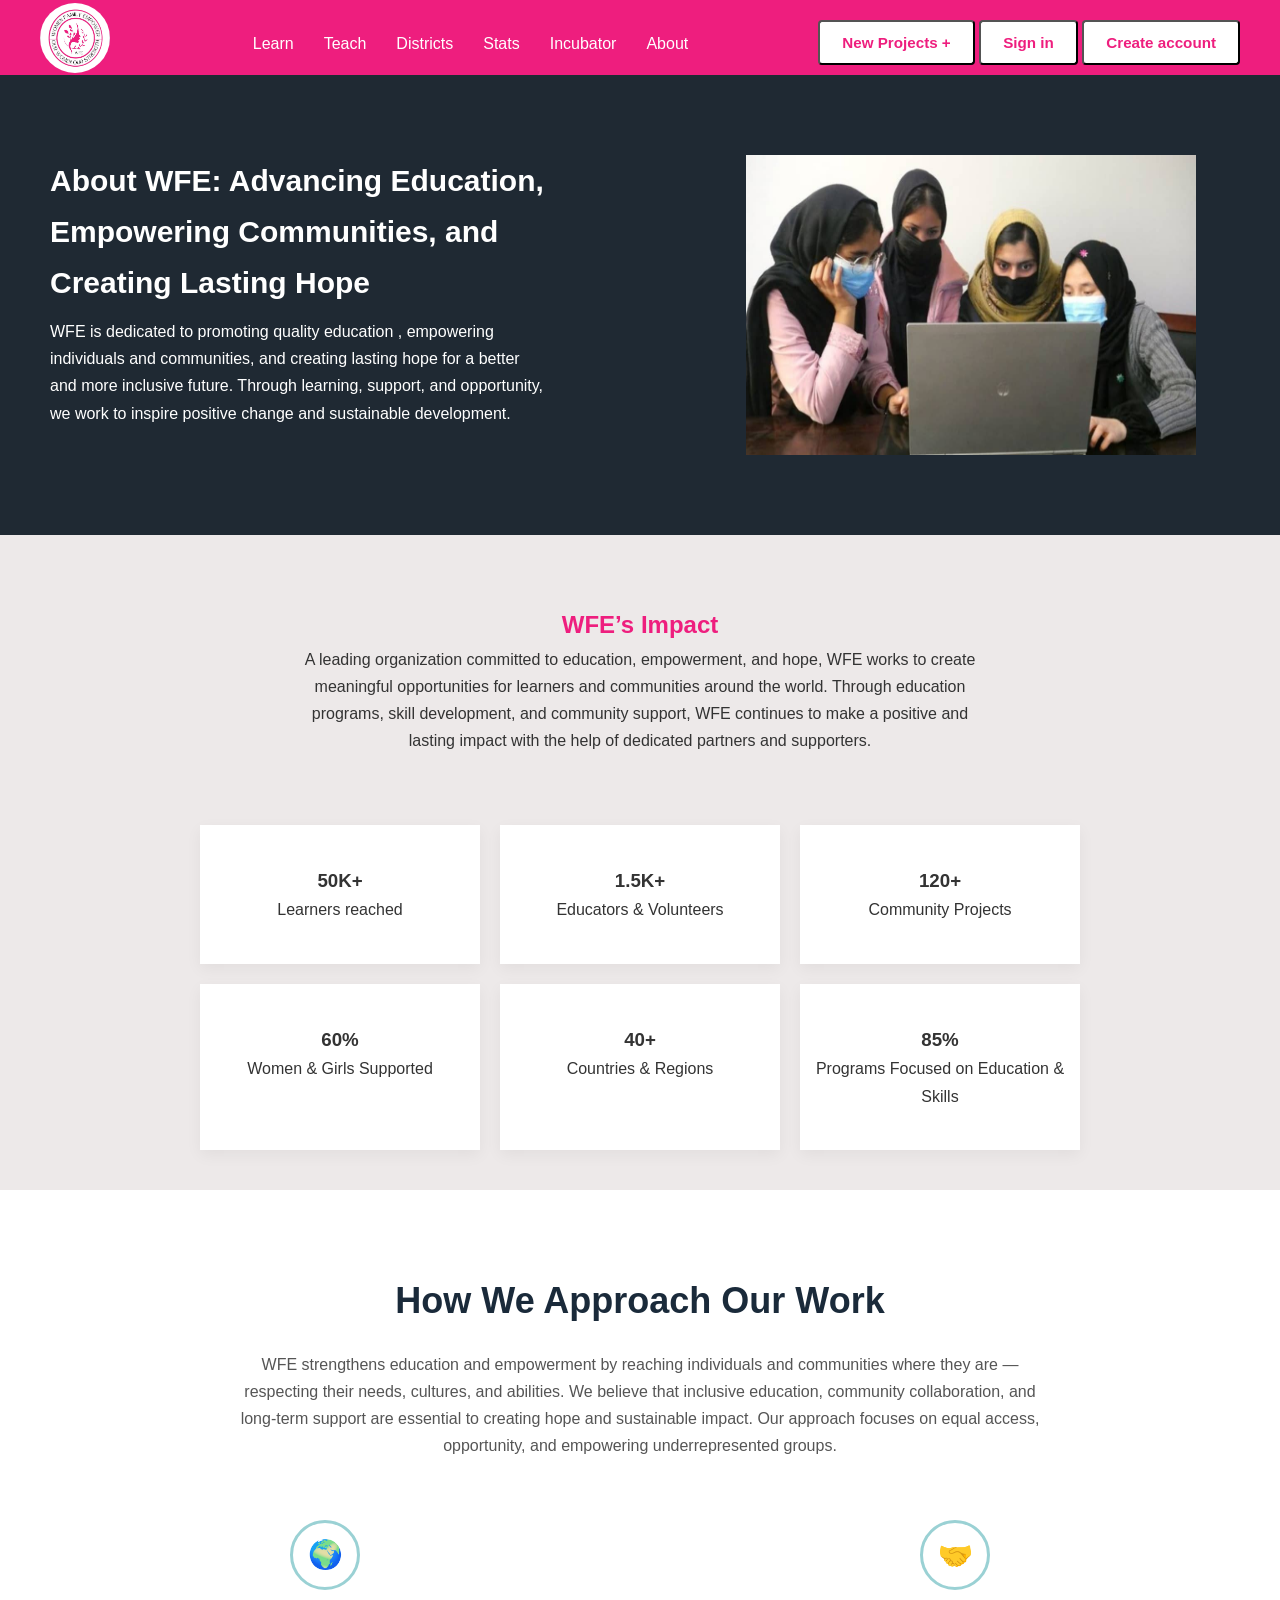
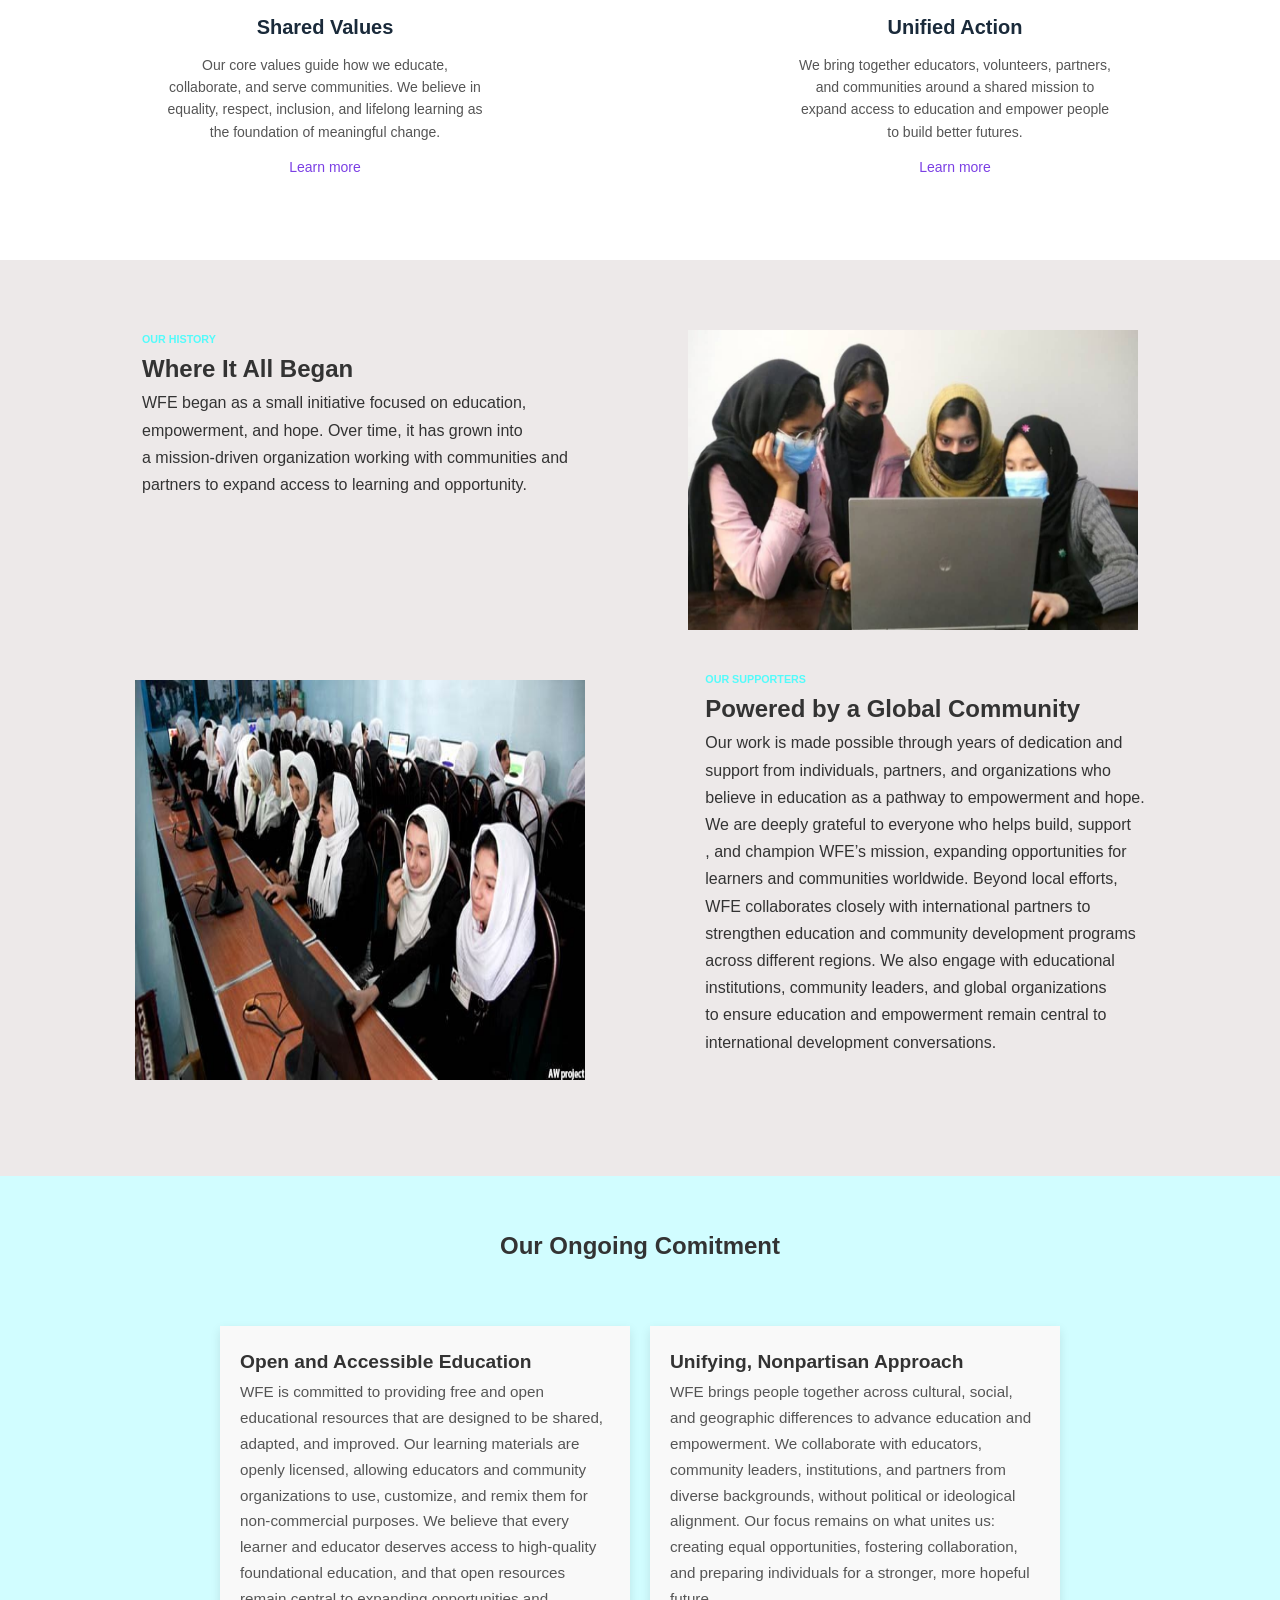
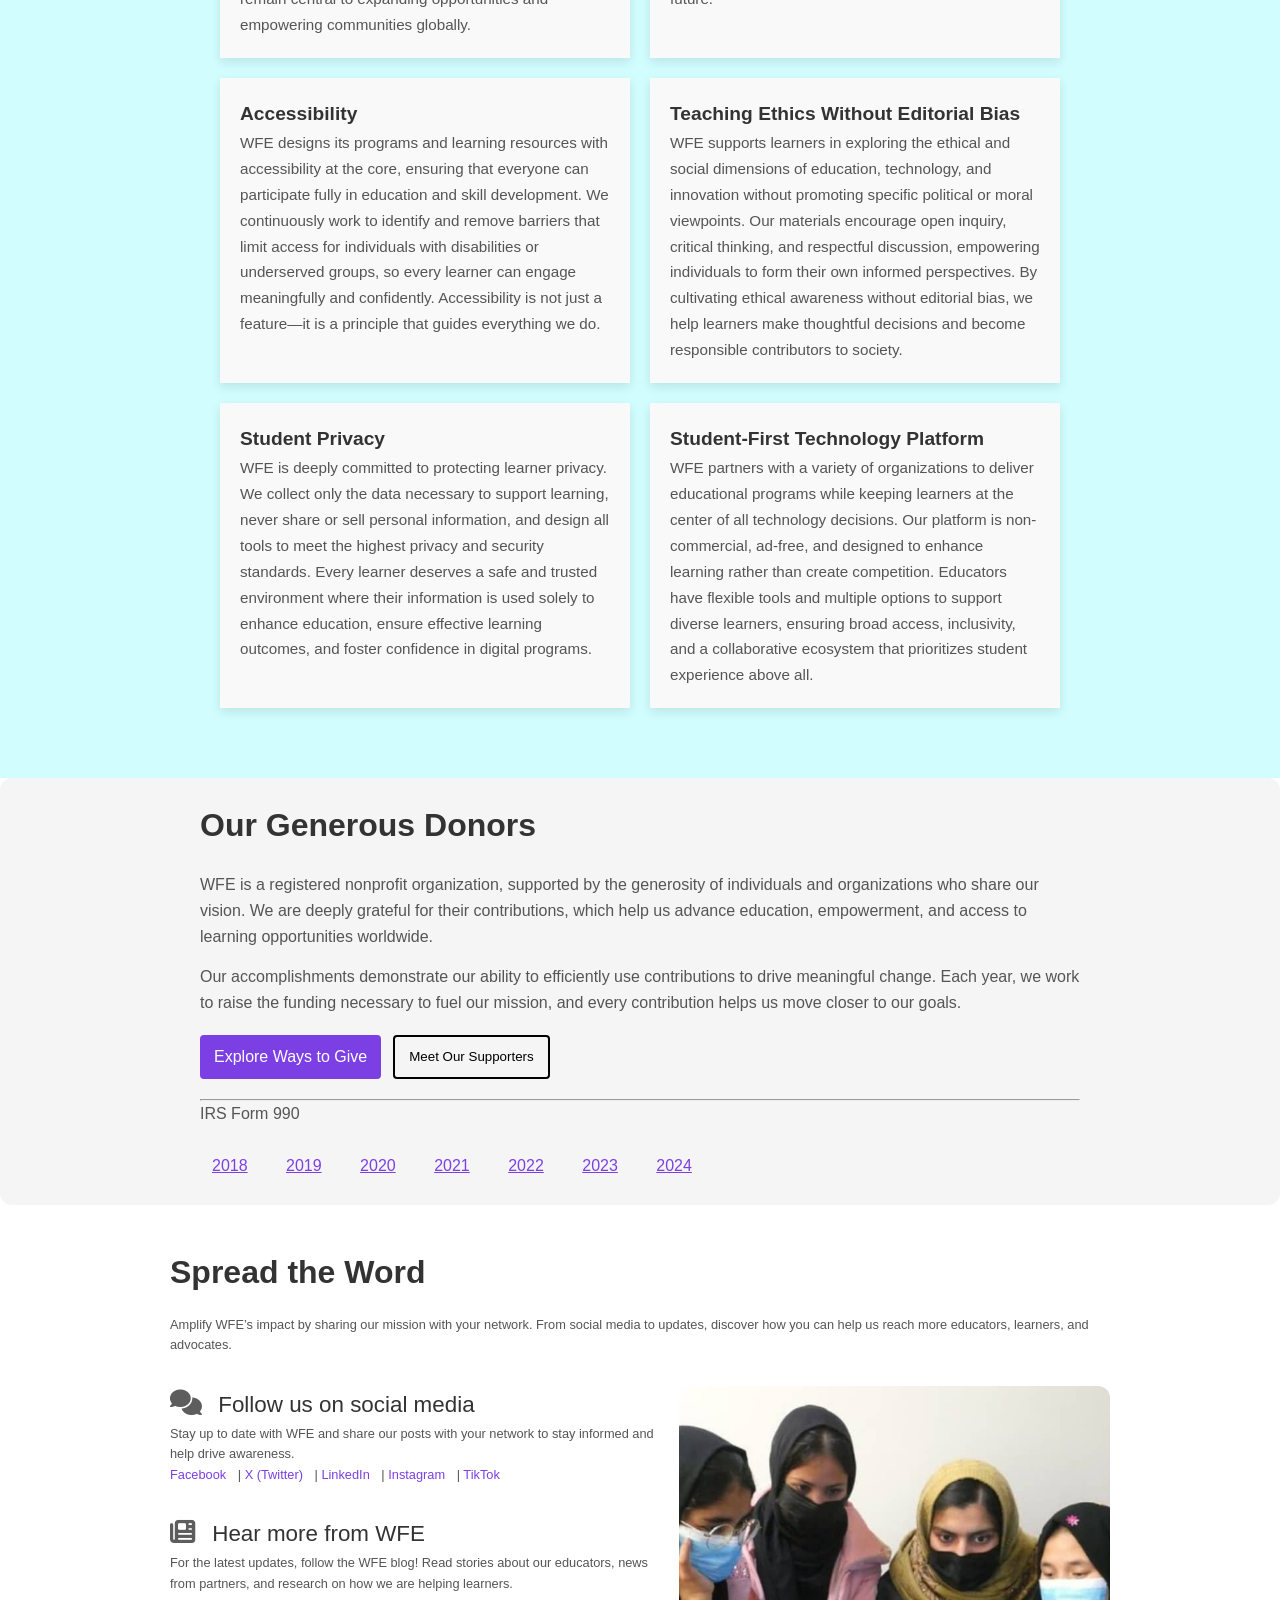
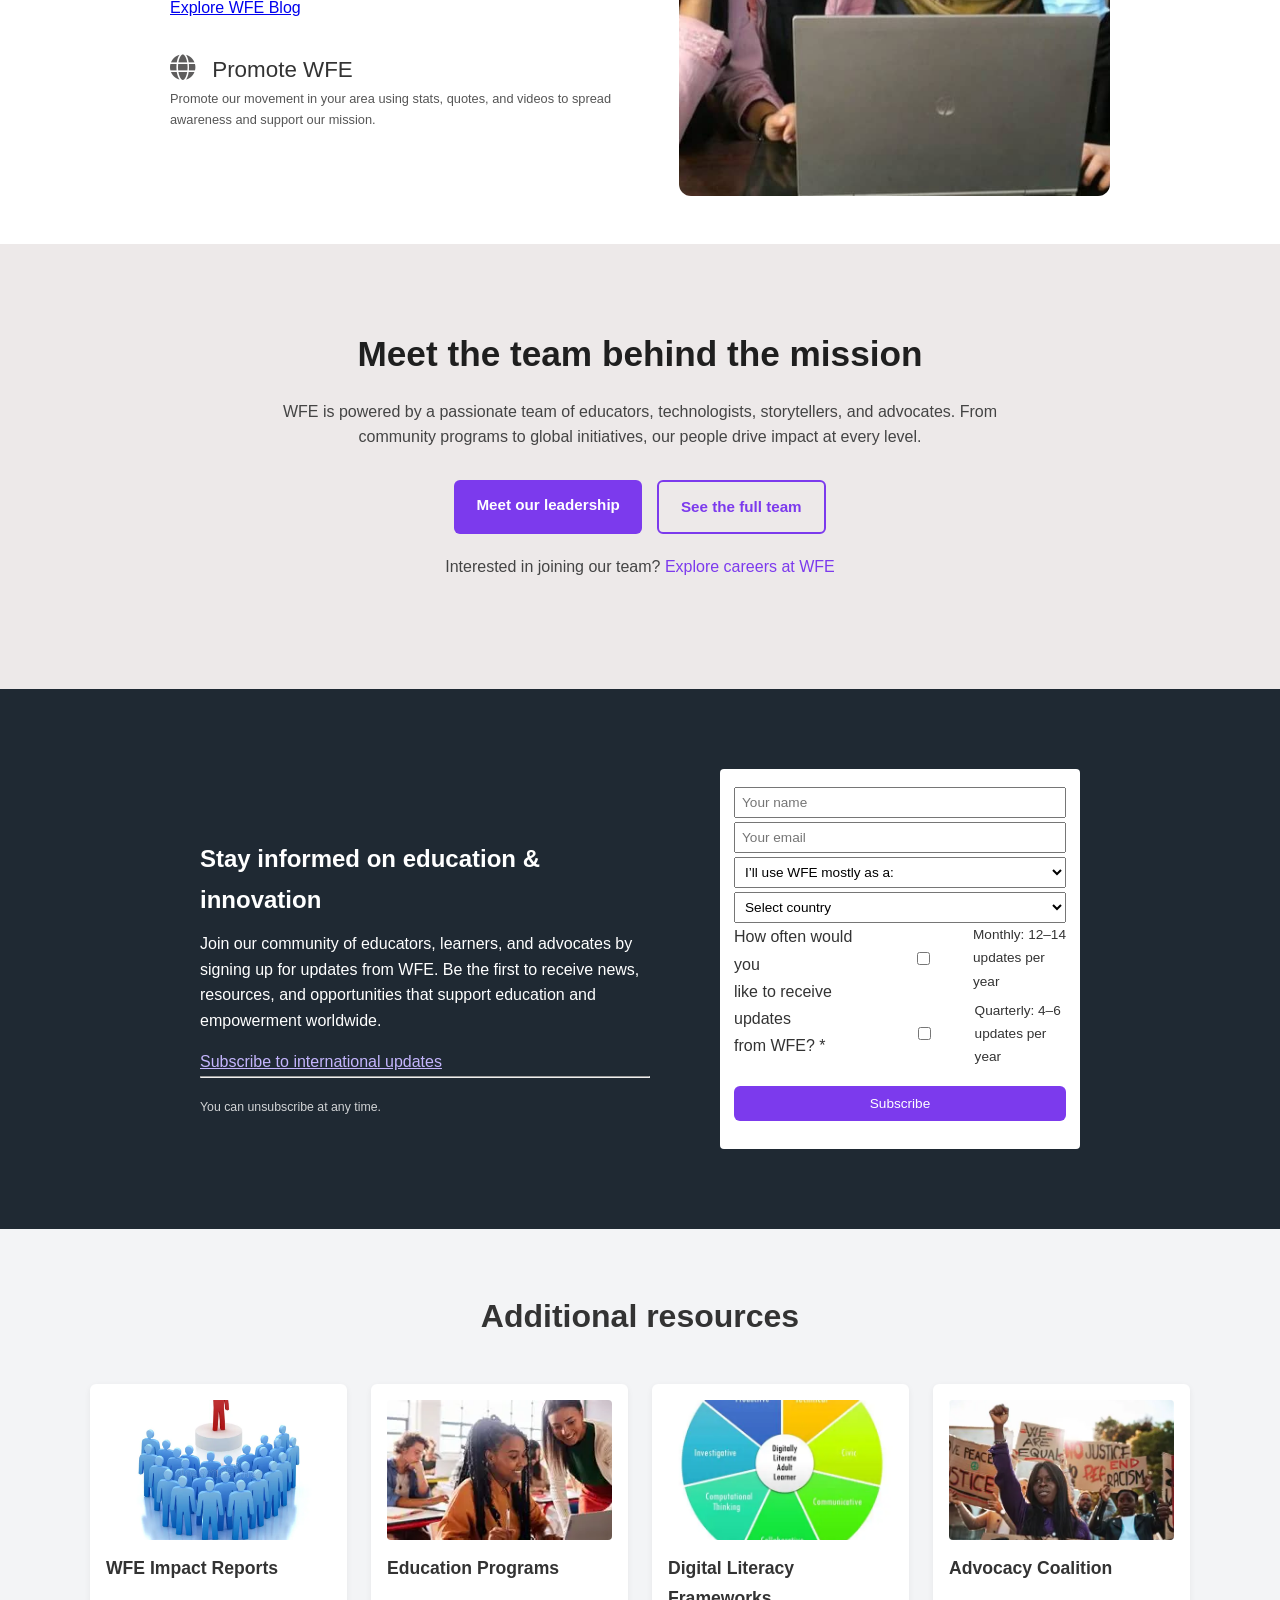
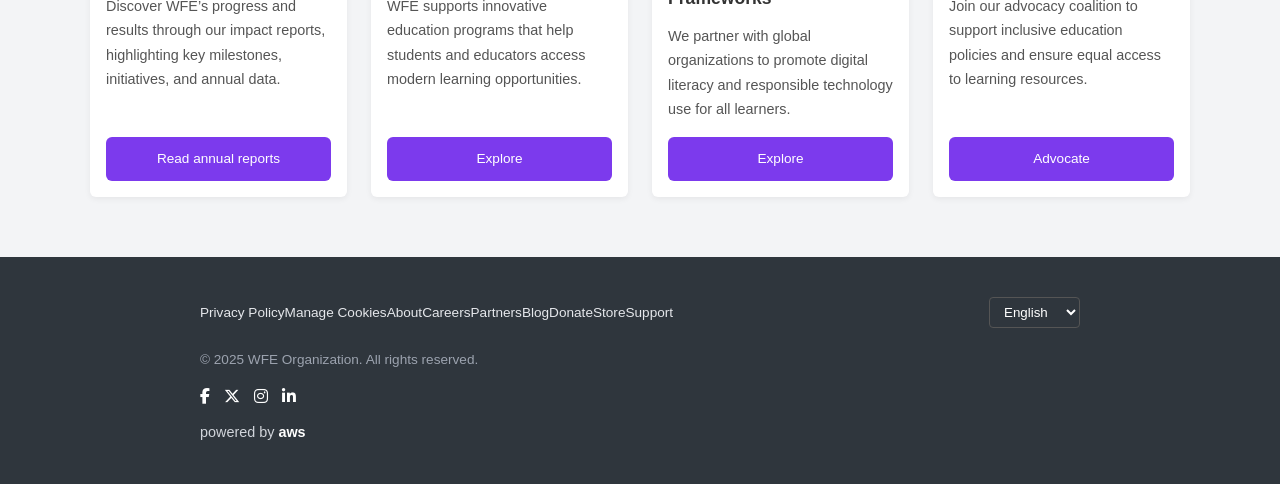
==== commit a9e06248: "Add follow, blog, promote pages and images" ====
--- a/index.html
+++ b/index.html
@@ -11,6 +11,7 @@
 
 <link rel="stylesheet" href="https://cdnjs.cloudflare.com/ajax/libs/font-awesome/6.5.0/css/all.min.css">
 
+<link href="https://fonts.googleapis.com/css2?family=Poppins:wght@300;400;500;600;700&display=swap" rel="stylesheet">
 
   <link rel="stylesheet" href="about.css">
 </head>
@@ -158,7 +159,7 @@
 
   <div class="mission">
    
-  <img src="images/teamv.jpeg" alt="picture"  class="picture">
+  <img src="images/team.jpeg" alt="picture"  class="picture">
 
    <div class="mission-about WFE">
       <h6>OUR SUPPORTERS</h6>
@@ -246,7 +247,10 @@
     <div class="spread-content">
       <div class="links">
         <div class="link-item">
-          <h3><i class="fa-solid fa-comments"></i> Follow us on social media</h3>
+          <a href="follow/index.html" target="_blank" class="new-tab">
+  <i class="fa-solid fa-comments"></i> Follow us on social media
+</a>
+
 
           <p>Stay up to date with WFE and share our posts with your network to stay informed and help drive awareness.</p>
           <p class="social-links">
@@ -259,19 +263,19 @@
         </div>
 
         <div class="link-item">
-           <h3>
-    <i class="fa-solid fa-newspaper"></i>
-    Hear more from WFE
-  </h3>
+     <a href="Blog/index.html" target="_blank" class="new-tab">
+  <i class="fa-solid fa-newspaper"></i> Hear more from WFE
+</a>
+
           <p>For the latest updates, follow the WFE blog! Read stories about our educators, news from partners, and research on how we are helping learners.</p>
           <a href="#">Explore WFE Blog</a>
         </div>
 
         <div class="link-item">
-           <h3>
-    <i class="fa-solid fa-globe"></i>
-    Promote WFE
-  </h3>
+   <a href="promote/index.html" target="_blank" class="new-tab">
+  <i class="fa-solid fa-globe"></i> Promote WFE
+</a>
+
           <p>Promote our movement in your area using stats, quotes, and videos to spread awareness and support our mission.</p>
         </div>
       </div>
--- a/about.css
+++ b/about.css
@@ -8,6 +8,8 @@
 body {
   color: #333;
   line-height: 1.7;
+  font-family: 'Poppins', sans-serif;
+
 }
 .header {
   display: flex;
@@ -18,11 +20,16 @@
   position: relative;
 }
 
+.nav{
+  display: flex;
+  gap: 30px;
+  margin-top: 20px;
+}
 /* logo + hamburger together */
 .header-left {
   display: flex;
   align-items: center;
-  gap: 350px;
+  gap: 150px;
 }
 
 #logo{
@@ -85,7 +92,7 @@
  
   display: flex;
   gap: 30px;
-  margin-top: 20px;
+  margin-top: 10px;
  
   margin-right: 100px;
 }
@@ -99,7 +106,7 @@
   font-weight: 600;
   text-decoration: none;
   font-size: 0.95rem;
-  margin-top: 10px;
+  margin-bottom: 10px;
   background-color: #fff;
   color: #EE1E7E;
 }
@@ -333,11 +340,13 @@
 
 .donor-links {
   margin: 20px 0;
+  display: flex;
+  flex-wrap: wrap;
+  gap: 12px;
 }
 
 .donor-links a {
   display: inline-block;
-  margin-right: 15px;
   padding: 8px 14px;
   background-color: #7b3fe4;
   color: white;
@@ -350,12 +359,26 @@
   background-color: #EE1E7E;
 }
 
-.donor-links .btn{
+.donor-links .btn {
   padding: 8px 14px;
   border: 2px solid black;
   border-radius: 4px;
+  background: transparent;
   transition: background-color 0.2s;
 }
+
+/* 📱 Mobile adjustment */
+@media (max-width: 600px) {
+  .donor-links {
+    justify-content: center;
+  }
+
+  .donor-links a {
+    width: 100%;
+    text-align: center;
+  }
+}
+
 
 .donor-years {
   margin-top: 20px;
@@ -426,12 +449,15 @@
   margin-bottom: 30px;
  
 }
-
-.link-item h3 {
-  font-size: 1.2rem;
+.link-item .new-tab{
+  text-decoration: none;
+   color: #333;
+     font-size: 1.4rem;
   margin-bottom: 10px;
   color: #333;
 }
+
+
 
 .social-links a {
   color: #7b3fe4;
@@ -453,7 +479,7 @@
 
 
 .team-section {
-  background-color: #f3e8ff;
+  background-color:  #ebe6e6e1;
   text-align: center;
   padding: 80px 20px;
 }
@@ -839,8 +865,11 @@
   }
 
   .cards-grid {
-    grid-template-columns: 1fr;
-  }
+  display: grid;
+  grid-template-columns: repeat(auto-fit, minmax(280px, 1fr));
+  gap: 20px;
+  padding: 20px;
+}
 
   .donors-section {
     padding: 20px;
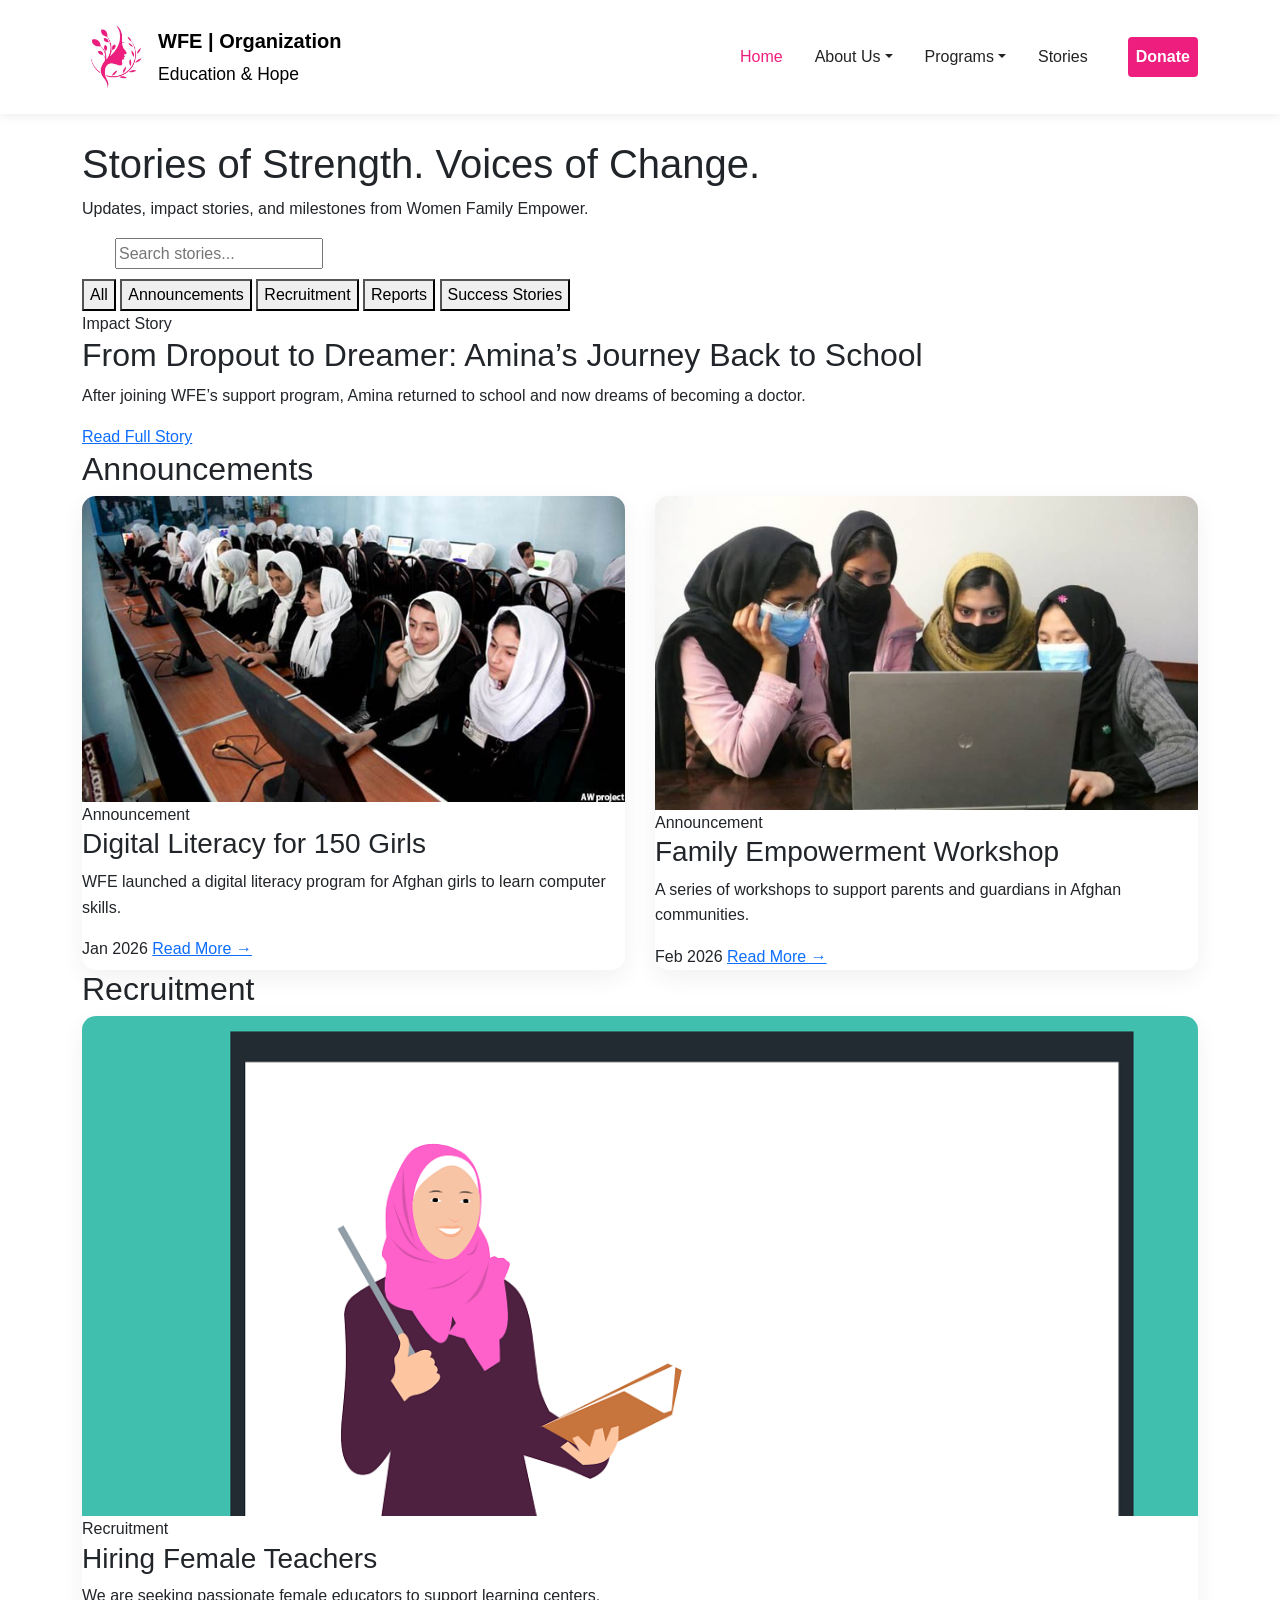
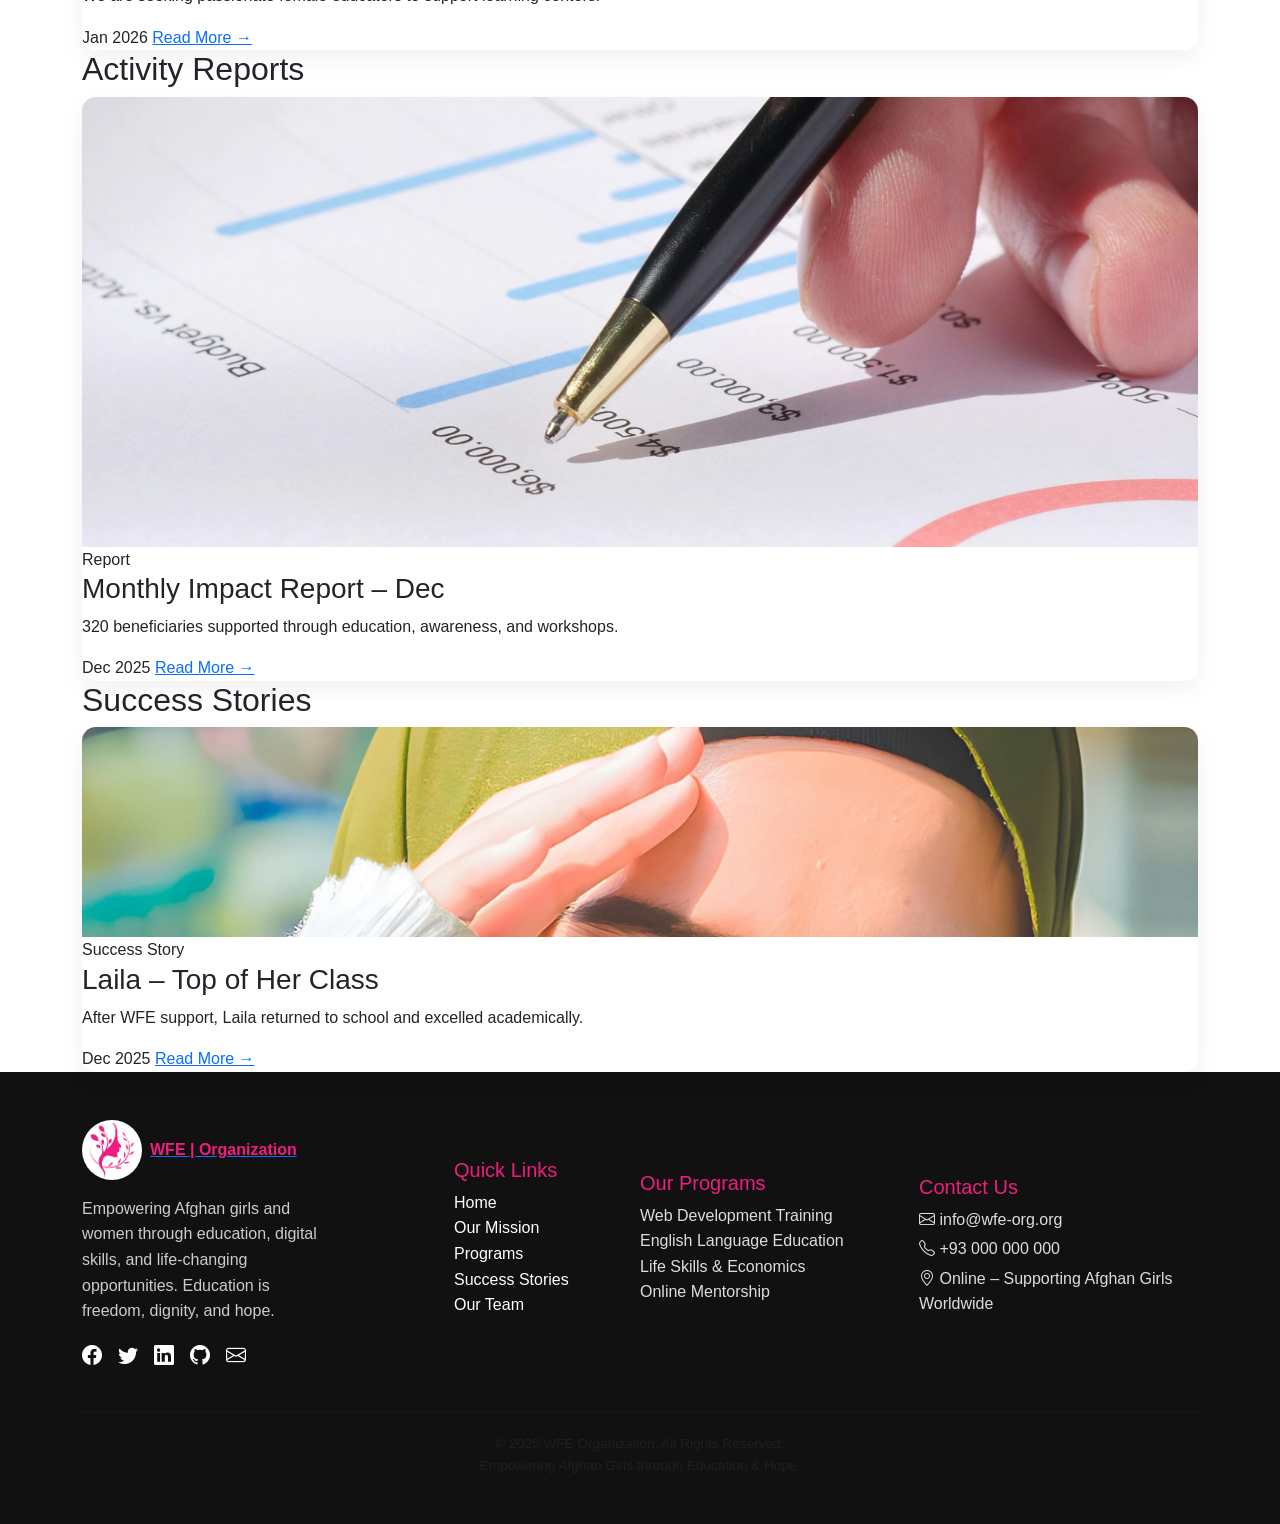
==== commit 4e725f7d: "Update about section and blog images, make responsive" ====
--- a/index.html
+++ b/index.html
@@ -1,468 +1,282 @@
 <!DOCTYPE html>
 <html lang="en">
 <head>
-  <meta charset="UTF-8">
-  <meta name="viewport" content="width=device-width, initial-scale=1.0">
-  <title>About Us | WFE Organization</title>
-  <link
-  rel="stylesheet"
-  href="https://cdnjs.cloudflare.com/ajax/libs/font-awesome/6.5.1/css/all.min.css"
-/>
-
-<link rel="stylesheet" href="https://cdnjs.cloudflare.com/ajax/libs/font-awesome/6.5.0/css/all.min.css">
-
-<link href="https://fonts.googleapis.com/css2?family=Poppins:wght@300;400;500;600;700&display=swap" rel="stylesheet">
-
-  <link rel="stylesheet" href="about.css">
+<meta charset="UTF-8">
+<meta name="viewport" content="width=device-width, initial-scale=1.0">
+<title>News / blog | WFE Organization</title>
+<link rel="icon" href="women_family_logo.png">
+<link href="https://cdn.jsdelivr.net/npm/bootstrap@5.3.2/dist/css/bootstrap.min.css" rel="stylesheet">
+<link rel="stylesheet" href="news.css">
+<link href="https://cdn.jsdelivr.net/npm/bootstrap-icons@1.10.5/font/bootstrap-icons.css" rel="stylesheet">
+<link href="https://cdn.jsdelivr.net/npm/aos@3.0.0-beta.6/dist/aos.css" rel="stylesheet">
+<style>
+body {
+  padding-top: 90px;
+  font-family: 'Montserrat', sans-serif;
+  line-height: 1.6;
+  background: #fff;
+}
+
+/* Navbar */
+.custom-navbar {
+  background: #fff;
+  padding: 18px 0;
+  box-shadow: 0 2px 10px rgba(0,0,0,0.08);
+}
+.navbar-logo {height: 68px;}
+.nav-link {color: #222 !important; font-weight: 500;}
+.nav-link:hover, .nav-link.active {color: #EE1E7E !important;}
+.btn-donate {background: #EE1E7E; color: #fff !important; padding: 8px 18px; border-radius: 4px; font-weight: 600;}
+.btn-donate:hover {background: #d81b6c;}
+
+</style>
 </head>
 <body>
-  <header class="header">
-  <div class="header-left">
-    <img id="logo" src="images/logo.jpeg" alt="WFE Logo">
-
-    <div class="hamburger" onclick="toggleMenu()">
-      <span></span>
-      <span></span>
-      <span></span>
-    </div>
+  <!-- Navbar -->
+  <nav class="navbar navbar-expand-lg fixed-top custom-navbar">
+    <div class="container">
+      <a class="navbar-brand d-flex align-items-center gap-2" href="#">
+        <img src="/images/logo.jpg" class="navbar-logo" alt="Logo">
+        <div class="brand-text"><strong>WFE | Organization</strong><br><small>Education & Hope</small></div>
+      </a>
+      <button class="navbar-toggler" type="button" data-bs-toggle="collapse" data-bs-target="#mainNavbar">
+        <span class="navbar-toggler-icon"></span>
+      </button>
+      <div class="collapse navbar-collapse justify-content-end" id="mainNavbar">
+        <ul class="navbar-nav align-items-lg-center gap-lg-3">
+          <li class="nav-item"><a class="nav-link active" href="#">Home</a></li>
+          <li class="nav-item dropdown">
+            <a class="nav-link dropdown-toggle" href="/index.html" data-bs-toggle="dropdown">About Us</a>
+            <ul class="dropdown-menu">
+              <li><a class="dropdown-item" href="/index.html#mission">Mission</a></li>
+              <li><a class="dropdown-item" href="/index.html#team">Team</a></li>
+            </ul>
+          </li>
+          <li class="nav-item dropdown">
+            <a class="nav-link dropdown-toggle" href="#" data-bs-toggle="dropdown">Programs</a>
+            <ul class="dropdown-menu">
+              <li><a class="dropdown-item" href="#">Web Design</a></li>
+              <li><a class="dropdown-item" href="#">English</a></li>
+              <li><a class="dropdown-item" href="#">Life Skills</a></li>
+            </ul>
+          </li>
+          <li class="nav-item"><a class="nav-link" href="#">Stories</a></li>
+          <li class="nav-item"><a class="nav-link btn btn-donate ms-lg-3" href="#">Donate</a></li>
+        </ul>
+      </div>
+    </div>
+  </nav>
+<!-- HERO -->
+  <section class="blog-hero" style="padding-top: 50px;">
+      <div class="container">
+        <h1>Stories of Strength. Voices of Change.</h1>
+        <p>Updates, impact stories, and milestones from Women Family Empower.</p>
+      </div>
+  </section>
+  <!-- SEARCH -->
+  <div class="search-box" style="margin-left: 115px; margin-bottom: 10px;">
+    <input type="text" id="searchInput" placeholder="Search stories...">
   </div>
-
-  <nav class="nav">
-    <div class="link">
-      <a href="#">Learn</a>
-      <a href="#">Teach</a>
-      <a href="#">Districts</a>
-      <a href="#">Stats</a>
-      <a href="#">Incubator</a>
-      <a href="#">About</a>
-    </div>
-
-    <div class="Btns">
-      <button class="btn">New Projects +</button>
-      <button class="btn">Sign in</button>
-      <button class="btn">Create account</button>
-    </div>
-  </nav>
-</header>
-
-  <!-- Hero -->
-  <section class="about-hero">
-    <div class="hero-content">
-      <h1>About WFE: Advancing Education, Empowering Communities, 
-        and Creating Lasting Hope</h1>
-
-      <p>
-WFE is dedicated to promoting quality education
-, empowering individuals and communities, 
-and creating lasting hope for a better and 
-more inclusive future. Through learning, support, 
-and opportunity, we work to inspire positive
- change and sustainable development.
-</p>
+  <!-- FILTERS -->
+  <div class="blog-filters container">
+    <button class="filter-btn active" data-target="all">All</button>
+    <button class="filter-btn" data-target="announcement">Announcements</button>
+    <button class="filter-btn" data-target="recruitment">Recruitment</button>
+    <button class="filter-btn" data-target="report">Reports</button>
+    <button class="filter-btn" data-target="story">Success Stories</button>
+  </div>
+  <!-- FEATURED POST -->
+  <section class="featured-post container">
+    <span class="blog-badge">Impact Story</span>
+    <h2>From Dropout to Dreamer: Amina’s Journey Back to School</h2>
+    <p>After joining WFE’s support program, Amina returned to school and now dreams of becoming a doctor.</p>
+    <a href="#" class="read-more-btn">Read Full Story</a>
+  </section>
+  <!-- ANNOUNCEMENTS -->
+  <section class="blog-section container" id="announcement">
+    <h2>Announcements</h2>
+    <div class="blog-grid">
+      <div class="blog-card" data-category="announcement">
+        <img src="/images/digital.jpg" alt="">
+        <div class="blog-content">
+          <span class="blog-badge">Announcement</span>
+          <h3>Digital Literacy for 150 Girls</h3>
+          <p>WFE launched a digital literacy program for Afghan girls to learn computer skills.</p>
+          <div class="blog-meta">
+            <span>Jan 2026</span>
+            <a href="/News/index.html">Read More →</a>
+          </div>
+        </div>
+      </div>
+      <div class="blog-card" data-category="announcement">
+        <img src="/images/workshop.jpg"  style=" width: 100%;"alt="">
+        <div class="blog-content">
+          <span class="blog-badge">Announcement</span>
+          <h3>Family Empowerment Workshop</h3>
+          <p>A series of workshops to support parents and guardians in Afghan communities.</p>
+          <div class="blog-meta">
+            <span>Feb 2026</span>
+            <a href="#">Read More →</a>
+          </div>
+        </div>
+      </div>
+    </div>
+  </section>
+  <!-- RECRUITMENT -->
+  <section class="blog-section container" id="recruitment">
+    <h2>Recruitment</h2>
+    <div class="blog-grid">
+      <div class="blog-card" data-category="recruitment">
+        <img src="/images/teacher.png"  style="height: 500px; width: 100%;" alt="">
+        <div class="blog-content">
+          <span class="blog-badge">Recruitment</span>
+          <h3>Hiring Female Teachers</h3>
+          <p>We are seeking passionate female educators to support learning centers.</p>
+          <div class="blog-meta">
+            <span>Jan 2026</span>
+            <a href="#">Read More →</a>
+          </div>
+        </div>
+      </div>
+    </div>
+  </section>
+  <!-- REPORTS -->
+  <section class="blog-section container" id="report">
+    <h2>Activity Reports</h2>
+    <div class="blog-grid">
+      <div class="blog-card" data-category="report">
+        <img src="/images/report.jpg"  style="height: 450px; width: 100%;"alt="">
+        <div class="blog-content">
+          <span class="blog-badge">Report</span>
+          <h3>Monthly Impact Report – Dec</h3>
+          <p>320 beneficiaries supported through education, awareness, and workshops.</p>
+          <div class="blog-meta">
+            <span>Dec 2025</span>
+            <a href="#">Read More →</a>
+          </div>
+        </div>
+      </div>
+    </div>
+  </section>
+  <!-- SUCCESS STORIES -->
+  <section class="blog-section container" id="story">
+    <h2>Success Stories</h2>
+    <div class="blog-grid">
+      <div class="blog-card" data-category="story">
+      <div class="blog-img">
+  <img src="/images/intelegent-stu.jpg" style="height: 400px; width: 100%; margin-right: 50px;" alt="">
 </div>
-  <img src="images/teamv.jpeg" alt="picture" width="450px"
-  height="300px">
-
-  </section>
-
-
-  <!-- Why We Exist -->
-  <section class="section-light">
- <h2>WFE’s Impact</h2>
-<p>
-A leading organization committed to education, empowerment, and hope, WFE works to create<br>
-meaningful opportunities for learners and communities around the world. Through education<br>
-programs, skill development, and community support, WFE continues to make a positive and<br>
-lasting impact with the help of dedicated partners and supporters.
-</p>
-</section>
-
-
-    <div class="services">
-      <div class="service"><h3>50K+</h3>
-      <p>Learners reached</p></div>
-
-      <div class="service">
-        <h3>1.5K+</h3>
-      <p>Educators & Volunteers</p>
-      </div>
-
-      <div class="service"><h3>120+</h3>
-      <p>Community Projects</p></div>
-
-      <div class="service"><h3>60%</h3>
-      <p>Women & Girls Supported</p></div>
-
-    <div class="service"><h3>40+</h3>
-      <p>Countries & Regions</p></div>
-
-    
-    <div class="service"><h3>85%</h3>
-      <p>Programs Focused on Education & Skills</p></div>
-   
- </div>
-
-  <section class="approach-section">
-  <div class="container">
-    <h2>How We Approach Our Work</h2>
-    <p class="section-desc">
-      WFE strengthens education and empowerment by reaching individuals and communities
-      where they are — respecting their needs, cultures, and abilities. We believe that
-      inclusive education, community collaboration, and long-term support are essential
-      to creating hope and sustainable impact. Our approach focuses on equal access,
-      opportunity, and empowering underrepresented groups.
-    </p>
-
-    <div class="approach-cards">
-      <div class="approach-card">
-        <div class="icon">🌍</div>
-        <h3>Shared Values</h3>
-        <p>
-          Our core values guide how we educate, collaborate, and serve communities.
-          We believe in equality, respect, inclusion, and lifelong learning as the
-          foundation of meaningful change.
-        </p>
-        <a href="#">Learn more</a>
-      </div>
-
-      <div class="approach-card">
-        <div class="icon">🤝</div>
-        <h3>Unified Action</h3>
-        <p>
-          We bring together educators, volunteers, partners, and communities around
-          a shared mission to expand access to education and empower people to build
-          better futures.
-        </p>
-        <a href="#">Learn more</a>
-      </div>
-    </div>
-  </div>
-</section>
-
-
-<section class="about-mission">
-  <div class="mission">
-    <div class="mission-about">
-      <h6>OUR HISTORY</h6>
-      <h1>Where It All Began</h1>
-
-      <p>
-WFE began as a small initiative focused on education,<br>
- empowerment, and hope. Over time, it has grown into <br>a mission-driven 
-organization working with communities and<br> partners 
-to expand access to learning and opportunity.
-</p>
-</div>
-  <img src="images/teamv.jpeg" alt="picture" width="450px"
-  height="300px">
-  </div>
-
-  <div class="mission">
-   
-  <img src="images/team.jpeg" alt="picture"  class="picture">
-
-   <div class="mission-about WFE">
-      <h6>OUR SUPPORTERS</h6>
-      <h1>Powered by a Global Community</h1>
-
-      <p>
-Our work is made possible through years of dedication and<br> 
-support from individuals, partners, and organizations who<br>
- believe in education as a pathway to empowerment and hope.<br> 
- We are deeply grateful to everyone who helps build, support<br>,
-  and champion WFE’s mission, expanding opportunities for <br>
-  learners and communities worldwide. Beyond local efforts,<br>
-   WFE collaborates closely with international partners to<br> 
-   strengthen education and community development programs <br>
-   across different regions. We also engage with educational <br>
-   institutions, community leaders, and global organizations <br>
-   to ensure education and empowerment remain central to <br>
-   international development conversations.
-</p>
-</div>
-  </div>
-
-  </section>
-  <section class="grid-layout">
-    <h1>Our Ongoing Comitment</h1>
-
-    <div class="cards-grid">
-  <div class="card">
-    <h3>Open and Accessible Education</h3>
-    <p>WFE is committed to providing free and open educational resources that are designed to be shared, adapted, and improved. Our learning materials are openly licensed, allowing educators and community organizations to use, customize, and remix them for non-commercial purposes. We believe that every learner and educator deserves access to high-quality foundational education, and that open resources remain central to expanding opportunities and empowering communities globally.</p>
-  </div>
-  <div class="card">
-    <h3>Unifying, Nonpartisan Approach</h3>
-    <p>WFE brings people together across cultural, social, and geographic differences to advance education and empowerment. We collaborate with educators, community leaders, institutions, and partners from diverse backgrounds, without political or ideological alignment. Our focus remains on what unites us: creating equal opportunities, fostering collaboration, and preparing individuals for a stronger, more hopeful future.</p>
-  </div>
-  <div class="card">
-    <h3>Accessibility</h3>
-    <p>WFE designs its programs and learning resources with accessibility at the core, ensuring that everyone can participate fully in education and skill development. We continuously work to identify and remove barriers that limit access for individuals with disabilities or underserved groups, so every learner can engage meaningfully and confidently. Accessibility is not just a feature—it is a principle that guides everything we do.</p>
-  </div>
-  <div class="card">
-    <h3>Teaching Ethics Without Editorial Bias</h3>
-    <p>WFE supports learners in exploring the ethical and social dimensions of education, technology, and innovation without promoting specific political or moral viewpoints. Our materials encourage open inquiry, critical thinking, and respectful discussion, empowering individuals to form their own informed perspectives. By cultivating ethical awareness without editorial bias, we help learners make thoughtful decisions and become responsible contributors to society.</p>
-  </div>
-  <div class="card">
-    <h3>Student Privacy</h3>
-    <p>WFE is deeply committed to protecting learner privacy. We collect only the data necessary to support learning, never share or sell personal information, and design all tools to meet the highest privacy and security standards. Every learner deserves a safe and trusted environment where their information is used solely to enhance education, ensure effective learning outcomes, and foster confidence in digital programs.</p>
-  </div>
-  <div class="card">
-    <h3>Student-First Technology Platform</h3>
-    <p>WFE partners with a variety of organizations to deliver educational programs while keeping learners at the center of all technology decisions. Our platform is non-commercial, ad-free, and designed to enhance learning rather than create competition. Educators have flexible tools and multiple options to support diverse learners, ensuring broad access, inclusivity, and a collaborative ecosystem that prioritizes student experience above all.</p>
-  </div>
-</div>
-
-  </section>
-
-  <section class="donors-section">
-  <h2>Our Generous Donors</h2>
-  <p>WFE is a registered nonprofit organization, supported by the generosity of individuals and organizations who share our vision. We are deeply grateful for their contributions, which help us advance education, empowerment, and access to learning opportunities worldwide.</p>
+        <div class="blog-content">
+          <span class="blog-badge">Success Story</span>
+          <h3>Laila – Top of Her Class</h3>
+          <p>After WFE support, Laila returned to school and excelled academically.</p>
+          <div class="blog-meta">
+            <span>Dec 2025</span>
+            <a href="#">Read More →</a>
+          </div>
+        </div>
+      </div>
+    </div>
+  </section>
+  <footer class="footer py-5" style="background:#111; color:#ddd;">
+    <div class="container">
+      <div class="row g-4 align-items-center">
+        <!-- Logo & About -->
+        <div class="col-md-4 text-center text-md-start">
+          <a href="#" class="d-flex align-items-center gap-2 mb-3">
+            <img src="/images/logo.jpg" alt="Logo" style="height:60px; border-radius: 50%;">
+            <span style="font-weight:700; color:#EE1E7E;">WFE | Organization</span>
+          </a>
+          <p style="color:#ccc; max-width:250px;">
+            Empowering Afghan girls and women through education, digital skills, and life-changing opportunities.
+            Education is freedom, dignity, and hope.
+          </p>
+          <div class="d-flex gap-3 mt-3 justify-content-center justify-content-md-start">
+            <a href="#" class="text-white fs-5"><i class="bi bi-facebook"></i></a>
+            <a href="#" class="text-white fs-5"><i class="bi bi-twitter"></i></a>
+            <a href="#" class="text-white fs-5"><i class="bi bi-linkedin"></i></a>
+            <a href="#" class="text-white fs-5"><i class="bi bi-github"></i></a>
+            <a href="#" class="text-white fs-5"><i class="bi bi-envelope"></i></a>
+          </div>
+        </div>
+        <!-- Quick Links -->
+        <div class="col-md-2 text-center text-md-start">
+          <h5 style="color:#EE1E7E;">Quick Links</h5>
+          <ul class="list-unstyled">
+            <li><a href="#" class="text-white text-decoration-none">Home</a></li>
+            <li><a href="#mission" class="text-white text-decoration-none">Our Mission</a></li>
+            <li><a href="#programs" class="text-white text-decoration-none">Programs</a></li>
+            <li><a href="#stories" class="text-white text-decoration-none">Success Stories</a></li>
+            <li><a href="#team" class="text-white text-decoration-none">Our Team</a></li>
+          </ul>
+        </div>
+        <!-- Programs -->
+        <div class="col-md-3 text-center text-md-start">
+          <h5 style="color:#EE1E7E;">Our Programs</h5>
+          <ul class="list-unstyled">
+            <li>Web Development Training</li>
+            <li>English Language Education</li>
+            <li>Life Skills &amp; Economics</li>
+            <li>Online Mentorship</li>
+          </ul>
+        </div>
+        <!-- Contact -->
+        <div class="col-md-3 text-center text-md-start">
+          <h5 style="color:#EE1E7E;">Contact Us</h5>
+          <p class="mb-1"><i class="bi bi-envelope"></i> info@wfe-org.org</p>
+          <p class="mb-1"><i class="bi bi-telephone"></i> +93 000 000 000</p>
+          <p class="mb-0"><i class="bi bi-geo-alt"></i> Online – Supporting Afghan Girls Worldwide</p>
+        </div>
+      </div>
+      <hr style="border-color: rgba(255,255,255,0.1); margin:40px 0 20px;">
+      <div class="text-center text-muted" style="font-size:0.85rem;">
+        © 2025 WFE Organization. All Rights Reserved. <br>
+        Empowering Afghan Girls through Education &amp; Hope.
+      </div>
+    </div>
+  </footer>
+  <script>
+  // Filter Buttons Scroll + Active
+  const buttons = document.querySelectorAll(".filter-btn");
+  buttons.forEach(btn=>{
+    btn.addEventListener("click",()=>{
+      document.querySelector(".filter-btn.active").classList.remove("active");
+      btn.classList.add("active");
   
-  <p>Our accomplishments demonstrate our ability to efficiently use contributions to drive meaningful change. Each year, we work to raise the funding necessary to fuel our mission, and every contribution helps us move closer to our goals.</p>
-  
-  <div class="donor-links">
-    <a href="#">Explore Ways to Give</a>
-    <button class="btn">Meet Our Supporters</button>
-    
-  </div>
-  <hr>
- <p>IRS Form 990</p>
-  <div class="donor-years">
-    <span>2018</span>
-    <span>2019</span>
-    <span>2020</span>
-    <span>2021</span>
-    <span>2022</span>
-    <span>2023</span>
-    <span>2024</span>
-  </div>
-</section>
-
-<section class="spread-word">
-  <div class="container">
-    <h2>Spread the Word</h2>
-    <p>Amplify WFE’s impact by sharing our mission with your network. From social media to updates, discover how you can help us reach more educators, learners, and advocates.</p>
-    
-    <div class="spread-content">
-      <div class="links">
-        <div class="link-item">
-          <a href="follow/index.html" target="_blank" class="new-tab">
-  <i class="fa-solid fa-comments"></i> Follow us on social media
-</a>
-
-
-          <p>Stay up to date with WFE and share our posts with your network to stay informed and help drive awareness.</p>
-          <p class="social-links">
-            <a href="#">Facebook</a> |
-            <a href="#">X (Twitter)</a> |
-            <a href="#">LinkedIn</a> |
-            <a href="#">Instagram</a> |
-            <a href="#">TikTok</a>
-          </p>
-        </div>
-
-        <div class="link-item">
-     <a href="Blog/index.html" target="_blank" class="new-tab">
-  <i class="fa-solid fa-newspaper"></i> Hear more from WFE
-</a>
-
-          <p>For the latest updates, follow the WFE blog! Read stories about our educators, news from partners, and research on how we are helping learners.</p>
-          <a href="#">Explore WFE Blog</a>
-        </div>
-
-        <div class="link-item">
-   <a href="promote/index.html" target="_blank" class="new-tab">
-  <i class="fa-solid fa-globe"></i> Promote WFE
-</a>
-
-          <p>Promote our movement in your area using stats, quotes, and videos to spread awareness and support our mission.</p>
-        </div>
-      </div>
-
-      <div class="image">
-        <img src="images/teamv.jpeg" alt="Learners in WFE program" height="410px"
-        width="320px">
-      </div>
-   
-  </div>
-</section>
-
-<section class="team-section">
-  <h2>Meet the team behind the mission</h2>
-  <p>
-    WFE is powered by a passionate team of educators, technologists,
-    storytellers, and advocates. From community programs to global initiatives,
-    our people drive impact at every level.
-  </p>
-
-  <div class="team-buttons">
-    <a href="#" class="btn primary">Meet our leadership</a>
-    <a href="#" class="btn outline">See the full team</a>
-  </div>
-
-  <p class="team-careers">
-    Interested in joining our team?
-    <a href="#">Explore careers at WFE</a>
-  </p>
-</section>
-
-
-<section class="subscribe-section">
-  <div class="subscribe-container">
-
-    <div class="subscribe-text">
-      <h2>Stay informed on education & innovation</h2>
-      <p>
-        Join our community of educators, learners, and advocates by signing up
-        for updates from WFE. Be the first to receive news, resources, and
-        opportunities that support education and empowerment worldwide.
-      </p>
-      <a href="#" class="subscribe-link">Subscribe to international updates</a>
-      <hr>
-      <p class="unsubscribe">You can unsubscribe at any time.</p>
-    </div>
-
-    <form class="subscribe-form">
-    
-      <input type="text" required placeholder="Your name">
-
-     
-      <input type="email" required placeholder="Your email"><br>
-
-      <select>
-        <option>I’ll use WFE mostly as a:</option>
-        <option>Educator</option>
-        <option>Student</option>
-        <option>Parent</option>
-        <option>Other</option>
-      </select>
-      <br>
-
-      <select>
-        <option>Select country</option>
-      </select><br>
-<div class="flex">
-  <p>
-    How often would you <br>
-    like to receive updates<br>
-    from WFE? *
-  </p>
-
-  <div class="checkbox-group">
-    <label>
-      <input type="checkbox">
-      Monthly: 12–14 updates per year
-    </label>
-
-    <label>
-      <input type="checkbox">
-      Quarterly: 4–6 updates per year
-    </label>
-  </div>
-</div>
-
-
-      <button type="submit">Subscribe</button>
-    </form>
-
-  </div>
-</section>
-
-<section class="resources-section">
-  <h2>Additional resources</h2>
-
-  <div class="resources-grid">
-
-    <div class="resource-card">
-      <img src="images/team1.webp" alt="WFE Impact Reports">
-      <h3>WFE Impact Reports</h3>
-      <p>
-        Discover WFE’s progress and results through our impact reports,
-        highlighting key milestones, initiatives, and annual data.
-      </p>
-      <a href="#" class="btn">Read annual reports</a>
-    </div>
-
-    <div class="resource-card">
-      <img src="images/education.webp" alt="Education Programs">
-      <h3>Education Programs</h3>
-      <p>
-        WFE supports innovative education programs that help students
-        and educators access modern learning opportunities.
-      </p>
-      <a href="#" class="btn">Explore</a>
-    </div>
-
-    <div class="resource-card">
-      <img src="images/digital.webp" alt="Digital Literacy">
-      <h3>Digital Literacy Frameworks</h3>
-      <p>
-        We partner with global organizations to promote digital literacy
-        and responsible technology use for all learners.
-      </p>
-      <a href="#" class="btn">Explore</a>
-    </div>
-
-    <div class="resource-card">
-      <img src="images/advocacy.webp" alt="Advocacy">
-      <h3>Advocacy Coalition</h3>
-      <p>
-        Join our advocacy coalition to support inclusive education policies
-        and ensure equal access to learning resources.
-      </p>
-      <a href="#" class="btn">Advocate</a>
-    </div>
-
-  </div>
-</section>
-
-
-<footer class="site-footer">
-  <div class="footer-links">
-    <a href="#">Privacy Policy</a>
-    <a href="#">Manage Cookies</a>
-    <a href="#">About</a>
-    <a href="#">Careers</a>
-    <a href="#">Partners</a>
-    <a href="#">Blog</a>
-    <a href="#">Donate</a>
-    <a href="#">Store</a>
-    <a href="#">Support</a>
-
-    <select class="language-select">
-      <option>English</option>
-      <option>Persian</option>
-      <option>Russian</option>
-    </select>
-  </div>
-
-  <p class="copyright">
-    © 2025 WFE Organization. All rights reserved.
-  </p>
-  <div class="footer-social">
-  <a href="#" aria-label="Facebook"><i class="fa-brands fa-facebook-f"></i></a>
-  <a href="#" aria-label="X"><i class="fa-brands fa-x-twitter"></i></a>
-  <a href="#" aria-label="Instagram"><i class="fa-brands fa-instagram"></i></a>
-  <a href="#" aria-label="LinkedIn"><i class="fa-brands fa-linkedin-in"></i></a>
-</div>
-
-
-  <div class="powered">
-    powered by <span>aws</span>
-  </div>
-</footer>
-
-
- 
-  
-  <script>
-function toggleMenu() {
-  document.querySelector(".nav").classList.toggle("active");
-}
+      const target = btn.dataset.target;
+      if(target==='all'){
+        document.querySelectorAll('.blog-section').forEach(sec=>sec.style.display='block');
+        window.scrollTo({top:0, behavior:'smooth'});
+      }else{
+        document.querySelectorAll('.blog-section').forEach(sec=>sec.style.display='none');
+        const section=document.getElementById(target);
+        section.style.display='block';
+        section.scrollIntoView({behavior:'smooth'});
+      }
+    });
+  });
+  // Optional: search filtering
+  const searchInput=document.getElementById("searchInput");
+  searchInput.addEventListener("keyup",()=>{
+    const value=searchInput.value.toLowerCase();
+    document.querySelectorAll(".blog-card").forEach(card=>{
+      card.style.display=card.innerText.toLowerCase().includes(value)?'block':'none';
+    });
+  });
+  </script>
+  </body>
+  </html>
+<!-- ✅ Bootstrap JS -->
+<script src="https://cdn.jsdelivr.net/npm/bootstrap@5.3.2/dist/js/bootstrap.bundle.min.js"></script>
+
+<!-- AOS JS -->
+<script src="https://cdn.jsdelivr.net/npm/aos@3.0.0-beta.6/dist/aos.js"></script>
+<script>
+  AOS.init({
+    duration: 1000,
+    once: true
+  });
 </script>
-
-
-
 </body>
-</html>+</html>
+
--- a/news.css
+++ b/news.css
@@ -0,0 +1,88 @@
+/* ================= HARD RESET ================= */
+html, body {
+  width: 100%;
+  max-width: 100%;
+  overflow-x: hidden !important;
+}
+
+/* Prevent any element from causing horizontal scroll */
+* {
+  max-width: 100%;
+  box-sizing: border-box;
+}
+
+/* ===== GLOBAL RESET ===== */
+html, body {
+  max-width: 100%;
+  overflow-x: hidden !important;
+}
+
+/* ===== BLOG GRID ===== */
+.blog-grid {
+  display: grid;
+  grid-template-columns: repeat(auto-fit, minmax(300px, 1fr));
+  gap: 30px;
+  width: 100%;
+  max-width: 100%; /* cannot overflow */
+  margin: 0 auto;
+}
+
+/* ===== BLOG CARD ===== */
+.blog-card {
+  width: 100%;
+  max-width: 100%;
+  overflow: hidden; /* crop overflowing content */
+  border-radius: 14px;
+  background: #fff;
+  box-shadow: 0 8px 25px rgba(0,0,0,0.06);
+  display: flex;
+  flex-direction: column;
+}
+
+/* ===== BLOG IMG WRAPPER ===== */
+.blog-img {
+  width: 100%;
+  max-width: 100%;
+  height: 210px; /* fixed height */
+  overflow: hidden;
+  position: relative;
+}
+
+/* ===== IMAGE ITSELF ===== */
+.blog-img img,
+.blog-card img {
+
+  object-fit: cover !important;
+  position: relative;
+  left: 0;
+  top: 0;
+}
+
+/* ===== REMOVE HOVER SCALE ===== */
+.blog-card img:hover,
+.blog-img img:hover {
+  transform: none !important;
+}
+
+/* ===== MOBILE ===== */
+@media (max-width: 576px) {
+  .blog-img,
+  .blog-card img {
+    height: 180px !important;
+  }
+}
+
+
+
+
+/* ❌ REMOVE SCALE — it causes overflow */
+.blog-card img:hover {
+  transform: none !important;
+}
+
+/* ================= MOBILE ================= */
+@media (max-width: 576px) {
+  .blog-card img {
+    height: 180px !important;
+  }
+}
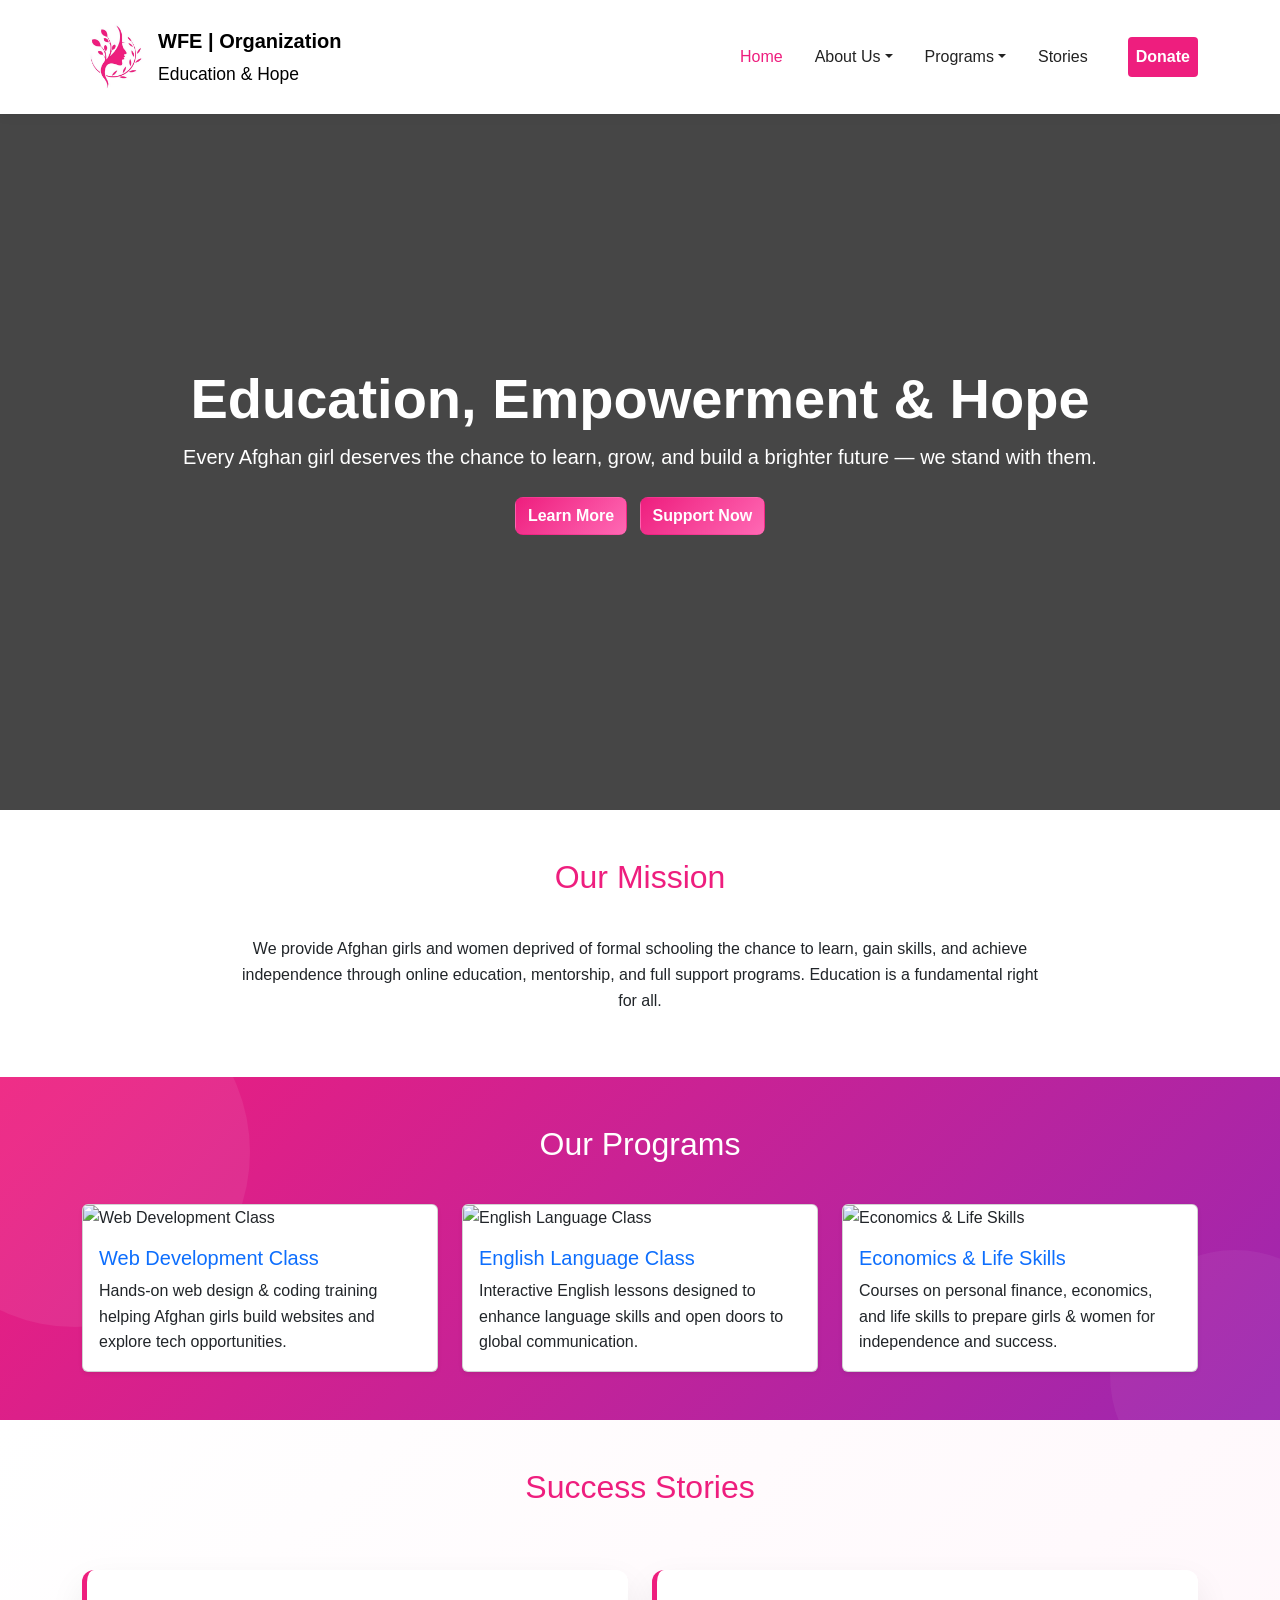
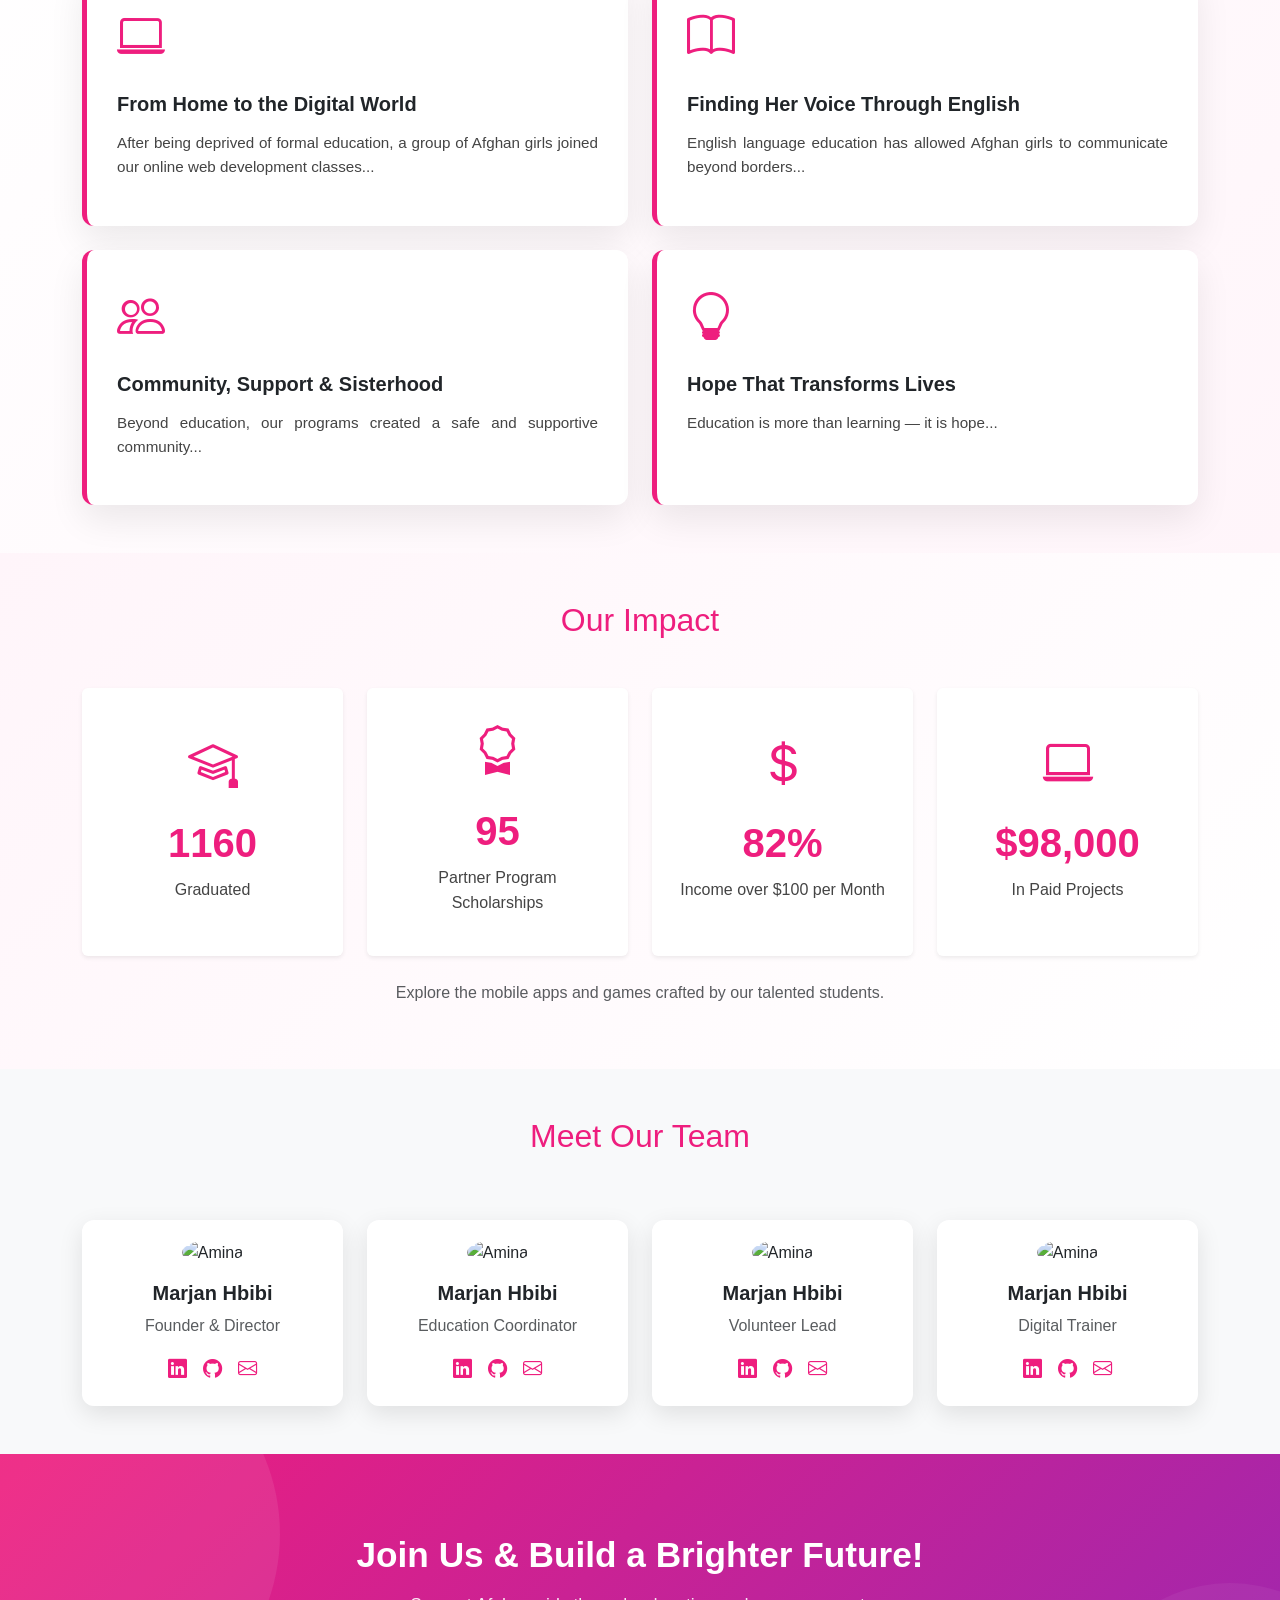
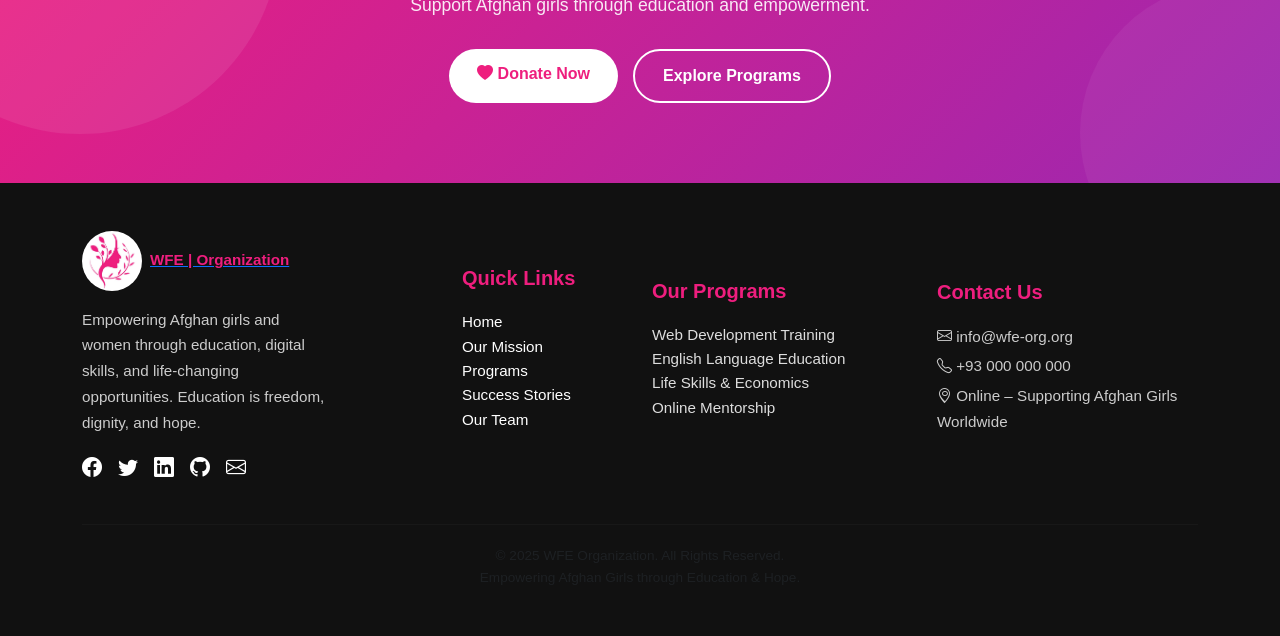
==== commit 7a13d2b7: "Updated pages and reorganized folders" ====
--- a/index.html
+++ b/index.html
@@ -3,12 +3,19 @@
 <head>
 <meta charset="UTF-8">
 <meta name="viewport" content="width=device-width, initial-scale=1.0">
-<title>News / blog | WFE Organization</title>
+
+<title>WFE | Organization</title>
 <link rel="icon" href="women_family_logo.png">
+
+<!-- ✅ Bootstrap CSS -->
 <link href="https://cdn.jsdelivr.net/npm/bootstrap@5.3.2/dist/css/bootstrap.min.css" rel="stylesheet">
-<link rel="stylesheet" href="news.css">
+
+<!-- Bootstrap Icons -->
 <link href="https://cdn.jsdelivr.net/npm/bootstrap-icons@1.10.5/font/bootstrap-icons.css" rel="stylesheet">
+
+<!-- AOS CSS -->
 <link href="https://cdn.jsdelivr.net/npm/aos@3.0.0-beta.6/dist/aos.css" rel="stylesheet">
+
 <style>
 body {
   padding-top: 90px;
@@ -29,158 +36,499 @@
 .btn-donate {background: #EE1E7E; color: #fff !important; padding: 8px 18px; border-radius: 4px; font-weight: 600;}
 .btn-donate:hover {background: #d81b6c;}
 
+/* Hero */
+.hero {
+  height: 80vh;
+  background-image: linear-gradient(rgba(0,0,0,0.5), rgba(0,0,0,0.5)),
+    url('https://www.ariananews.af/wp-content/uploads/2022/01/Afghanistan-girls-school.jpg');
+  background-size: cover;
+  background-position: center;
+  background-repeat: no-repeat;
+  position: relative;
+  display: flex;
+  align-items: center;
+  justify-content: center;
+  text-align: center;
+  color: #fff;
+}
+.hero::after {content:""; position:absolute; inset:0; background:rgba(0,0,0,0.45);}
+.hero .content {position:relative; z-index:1;}
+.btn-gradient {background:linear-gradient(135deg,#EE1E7E,#FF69B4); color:#fff; border-radius:8px; font-weight:600; transition:0.3s;}
+.btn-gradient:hover {opacity:0.85; transform:scale(1.05);}
+
+/* Sections */
+h2.section-title {color:#EE1E7E; margin-bottom:40px; text-align:center;}
+.team-img {width:120px; height:120px; border-radius:50%; object-fit:cover; margin-bottom:12px;}
+.success-section {background: linear-gradient(135deg, #fff, #fff5fa);}
+.story-box {background: #fff; border-left: 5px solid #EE1E7E; padding: 30px; border-radius: 12px; height: 100%; box-shadow: 0 15px 35px rgba(0,0,0,0.08); transition: 0.3s;}
+.story-icon {font-size: 48px; color: #EE1E7E; margin-bottom: 15px;}
+.story-box h5 {font-weight: 700; margin-bottom: 15px;}
+.story-box p {font-size: 0.95rem; color: #444; text-align: justify;}
+.footer {
+  background: #111;
+  color: #ddd;
+  padding: 60px 0 20px;
+  font-size: 0.95rem;
+}
+
+.footer h5 {
+  color: #EE1E7E;
+  margin-bottom: 20px;
+  font-weight: 700;
+}
+
+.footer p {
+  color: #ccc;
+  line-height: 1.7;
+}
+
+.footer-links {
+  list-style: none;
+  padding: 0;
+}
+
+.footer-links li {
+  margin-bottom: 10px;
+  color: #ccc;
+}
+
+.footer-links a {
+  color: #ccc;
+  text-decoration: none;
+  transition: 0.3s;
+}
+
+.footer-links a:hover {
+  color: #EE1E7E;
+  padding-left: 5px;
+}
+
+.footer hr {
+  border-color: rgba(255,255,255,0.1);
+  margin: 40px 0 20px;
+}
+
+.footer-bottom p {
+  color: #aaa;
+  font-size: 0.85rem;
+}
+
+/* Impact Section */
+.impact-section {background: linear-gradient(135deg, #fff5fa, #fff);}
+.impact-box {
+  background:#fff;
+  border-radius:12px;
+  height:100%;
+  display:flex;
+  flex-direction:column;
+  align-items:center;
+  justify-content:center;
+  transition: transform 0.3s, box-shadow 0.3s;
+}
+.impact-box:hover {transform:translateY(-8px); box-shadow:0 20px 40px rgba(0,0,0,0.15);}
+.impact-box i {font-size:50px; color:#EE1E7E; margin-bottom:15px;}
+.impact-box h3 {font-size:2.5rem; color:#EE1E7E; font-weight:700; margin-bottom:10px;}
+.impact-box p {font-size:1rem; color:#444; text-align:center;}
+
+/* Team Section */
+.team-card {
+  transition: transform 0.3s, box-shadow 0.3s;
+  background: #fff;
+  border-radius: 12px;
+  padding: 20px;
+  box-shadow: 0 8px 25px rgba(0,0,0,0.1);
+}
+.team-card:hover {
+  transform: translateY(-10px);
+  box-shadow: 0 20px 40px rgba(0,0,0,0.2);
+}
+.team-social a {
+  color: #EE1E7E;
+  font-size: 1.2rem;
+  transition: color 0.3s;
+}
+.team-social a:hover {
+  color: #d81b6c;
+}
+/* Modern CTA Section */
+.modern-cta {
+  background: linear-gradient(135deg, #EE1E7E, #9c27b0);
+  padding: 80px 20px;
+  text-align: center;
+  color: #fff;
+  position: relative;
+  overflow: hidden;
+}
+
+/* Background decorative circles */
+.modern-cta::before {
+  content: "";
+  position: absolute;
+  width: 400px;
+  height: 400px;
+  background: rgba(255, 255, 255, 0.08);
+  border-radius: 50%;
+  top: -120px;
+  left: -120px;
+}
+
+.modern-cta::after {
+  content: "";
+  position: absolute;
+  width: 300px;
+  height: 300px;
+  background: rgba(255, 255, 255, 0.05);
+  border-radius: 50%;
+  bottom: -100px;
+  right: -100px;
+}
+
+.cta-container {
+  position: relative;
+  z-index: 2;
+  max-width: 700px;
+  margin: auto;
+}
+
+.modern-cta h2 {
+  font-size: 2.2rem;
+  font-weight: 700;
+  margin-bottom: 15px;
+}
+
+.modern-cta p {
+  font-size: 1.1rem;
+  margin-bottom: 30px;
+  opacity: 0.9;
+}
+
+/* Buttons */
+.cta-buttons {
+  display: flex;
+  justify-content: center;
+  gap: 15px;
+  flex-wrap: wrap;
+}
+
+.btn-primary {
+  background: #fff;
+  color: #EE1E7E;
+  padding: 12px 28px;
+  border-radius: 50px;
+  font-weight: 600;
+  text-decoration: none;
+  transition: 0.3s;
+}
+
+.btn-primary:hover {
+  transform: translateY(-4px);
+}
+
+.btn-outline {
+  border: 2px solid #fff;
+  color: #fff;
+  padding: 12px 28px;
+  border-radius: 50px;
+  font-weight: 600;
+  text-decoration: none;
+  transition: 0.3s;
+}
+
+.btn-outline:hover {
+  background: #fff;
+  color: #EE1E7E;
+}
+/* Programs Gradient Background Only */
+#programs {
+  background: linear-gradient(135deg, #EE1E7E, #9c27b0);
+  position: relative;
+  overflow: hidden;
+  color: #fff;
+}
+
+/* اگر عنوان سفید نیست */
+#programs .section-title {
+  color: #fff;
+}
+
+/* دایره‌های تزئینی مثل CTA */
+#programs::before {
+  content: "";
+  position: absolute;
+  width: 350px;
+  height: 350px;
+  background: rgba(255,255,255,0.07);
+  border-radius: 50%;
+  top: -100px;
+  left: -100px;
+}
+
+#programs::after {
+  content: "";
+  position: absolute;
+  width: 250px;
+  height: 250px;
+  background: rgba(255,255,255,0.05);
+  border-radius: 50%;
+  bottom: -80px;
+  right: -80px;
+}
 </style>
 </head>
+
 <body>
-  <!-- Navbar -->
-  <nav class="navbar navbar-expand-lg fixed-top custom-navbar">
-    <div class="container">
-      <a class="navbar-brand d-flex align-items-center gap-2" href="#">
-        <img src="/images/logo.jpg" class="navbar-logo" alt="Logo">
-        <div class="brand-text"><strong>WFE | Organization</strong><br><small>Education & Hope</small></div>
+
+<!-- Navbar -->
+<nav class="navbar navbar-expand-lg fixed-top custom-navbar">
+  <div class="container">
+    <a class="navbar-brand d-flex align-items-center gap-2" href="#">
+      <img src="/images/logo.jpg" class="navbar-logo" alt="Logo">
+      <div class="brand-text"><strong>WFE | Organization</strong><br><small>Education & Hope</small></div>
+    </a>
+    <button class="navbar-toggler" type="button" data-bs-toggle="collapse" data-bs-target="#mainNavbar">
+      <span class="navbar-toggler-icon"></span>
+    </button>
+    <div class="collapse navbar-collapse justify-content-end" id="mainNavbar">
+      <ul class="navbar-nav align-items-lg-center gap-lg-3">
+        <li class="nav-item"><a class="nav-link active" href="#">Home</a></li>
+        <li class="nav-item dropdown">
+          <a class="nav-link dropdown-toggle" href="/about/index.html" data-bs-toggle="dropdown">About Us</a>
+          <ul class="dropdown-menu">
+            <li><a class="dropdown-item" href="/about/index.html">Mission</a></li>
+            <li><a class="dropdown-item" href="/team/index.html">Team</a></li>
+          </ul>
+        </li>
+        <li class="nav-item dropdown">
+          <a class="nav-link dropdown-toggle" href="#" data-bs-toggle="dropdown">Programs</a>
+          <ul class="dropdown-menu">
+            <li><a class="dropdown-item" href="#">Web Design</a></li>
+            <li><a class="dropdown-item" href="#">English</a></li>
+            <li><a class="dropdown-item" href="#">Life Skills</a></li>
+          </ul>
+        </li>
+        <li class="nav-item"><a class="nav-link" href="/story/index.html">Stories</a></li>
+        <li class="nav-item"><a class="nav-link btn btn-donate ms-lg-3" href="#">Donate</a></li>
+      </ul>
+    </div>
+  </div>
+</nav>
+
+<!-- Hero -->
+<section class="hero">
+  <div class="content container" data-aos="fade-up">
+    <h1 class="display-4 fw-bold">Education, Empowerment & Hope</h1>
+    <p class="lead mb-4">Every Afghan girl deserves the chance to learn, grow, and build a brighter future — we stand with them.</p>
+    <a href="#programs" class="btn btn-gradient me-2">Learn More</a>
+    <a href="#cta" class="btn btn-gradient">Support Now</a>
+  </div>
+</section>
+
+<!-- Mission -->
+<section id="mission" class="py-5" data-aos="fade-up">
+  <div class="container">
+    <h2 class="section-title">Our Mission</h2>
+    <p class="text-center mx-auto" style="max-width:800px;">We provide Afghan girls and women deprived of formal schooling the chance to learn, gain skills, and achieve independence through online education, mentorship, and full support programs. Education is a fundamental right for all.</p>
+  </div>
+</section>
+
+<!-- Programs -->
+<section id="programs" class="py-5 bg-light">
+  <div class="container">
+    <h2 class="section-title" data-aos="fade-up">Our Programs</h2>
+    <div class="row g-4">
+      <div class="col-md-4" data-aos="fade-up" data-aos-delay="100">
+        <div class="card h-100 shadow-sm">
+          <img src="web.jpg" class="card-img-top" alt="Web Development Class">
+          <div class="card-body">
+            <h5 class="card-title text-primary">Web Development Class</h5>
+            <p class="card-text">Hands-on web design & coding training helping Afghan girls build websites and explore tech opportunities.</p>
+          </div>
+        </div>
+      </div>
+      <div class="col-md-4" data-aos="fade-up" data-aos-delay="200">
+        <div class="card h-100 shadow-sm">
+          <img src="english.jpg" class="card-img-top" alt="English Language Class">
+          <div class="card-body">
+            <h5 class="card-title text-primary">English Language Class</h5>
+            <p class="card-text">Interactive English lessons designed to enhance language skills and open doors to global communication.</p>
+          </div>
+        </div>
+      </div>
+      <div class="col-md-4" data-aos="fade-up" data-aos-delay="300">
+        <div class="card h-100 shadow-sm">
+          <img src="student.jpg" class="card-img-top" alt="Economics & Life Skills">
+          <div class="card-body">
+            <h5 class="card-title text-primary">Economics & Life Skills</h5>
+            <p class="card-text">Courses on personal finance, economics, and life skills to prepare girls & women for independence and success.</p>
+          </div>
+        </div>
+      </div>
+    </div>
+  </div>
+</section>
+
+<!-- Success Stories -->
+<section id="stories" class="py-5 success-section">
+  <div class="container">
+    <h2 class="section-title" data-aos="fade-up">Success Stories</h2>
+    <div class="row g-4 mt-4">
+      <div class="col-md-6" data-aos="fade-right">
+        <div class="story-box">
+          <div class="story-icon"><i class="bi bi-laptop"></i></div>
+          <h5>From Home to the Digital World</h5>
+          <p>After being deprived of formal education, a group of Afghan girls joined our online web development classes...</p>
+        </div>
+      </div>
+      <div class="col-md-6" data-aos="fade-left">
+        <div class="story-box">
+          <div class="story-icon"><i class="bi bi-book"></i></div>
+          <h5>Finding Her Voice Through English</h5>
+          <p>English language education has allowed Afghan girls to communicate beyond borders...</p>
+        </div>
+      </div>
+      <div class="col-md-6" data-aos="fade-right" data-aos-delay="100">
+        <div class="story-box">
+          <div class="story-icon"><i class="bi bi-people"></i></div>
+          <h5>Community, Support & Sisterhood</h5>
+          <p>Beyond education, our programs created a safe and supportive community...</p>
+        </div>
+      </div>
+      <div class="col-md-6" data-aos="fade-left" data-aos-delay="100">
+        <div class="story-box">
+          <div class="story-icon"><i class="bi bi-lightbulb"></i></div>
+          <h5>Hope That Transforms Lives</h5>
+          <p>Education is more than learning — it is hope...</p>
+        </div>
+      </div>
+    </div>
+  </div>
+</section>
+
+<!-- Impact Section -->
+<section id="impact" class="impact-section text-center py-5" data-aos="fade-up">
+  <div class="container">
+    <h2 class="section-title mb-5">Our Impact</h2>
+    <div class="row g-4 justify-content-center">
+
+      <div class="col-6 col-md-3" data-aos="fade-up" data-aos-delay="100">
+        <div class="impact-box p-4 shadow-sm rounded">
+          <i class="bi bi-mortarboard"></i>
+          <h3>1160</h3>
+          <p>Graduated</p>
+        </div>
+      </div>
+
+      <div class="col-6 col-md-3" data-aos="fade-up" data-aos-delay="200">
+        <div class="impact-box p-4 shadow-sm rounded">
+          <i class="bi bi-award"></i>
+          <h3>95</h3>
+          <p>Partner Program Scholarships</p>
+        </div>
+      </div>
+
+      <div class="col-6 col-md-3" data-aos="fade-up" data-aos-delay="300">
+        <div class="impact-box p-4 shadow-sm rounded">
+          <i class="bi bi-currency-dollar"></i>
+          <h3>82%</h3>
+          <p>Income over $100 per Month</p>
+        </div>
+      </div>
+
+      <div class="col-6 col-md-3" data-aos="fade-up" data-aos-delay="400">
+        <div class="impact-box p-4 shadow-sm rounded">
+          <i class="bi bi-laptop"></i>
+          <h3>$98,000</h3>
+          <p>In Paid Projects</p>
+        </div>
+      </div>
+
+    </div>
+
+    <p class="mt-4 text-muted">Explore the mobile apps and games crafted by our talented students.</p>
+  </div>
+</section>
+
+<!-- Team Section -->
+<section id="team" class="py-5 bg-light">
+  <div class="container text-center">
+    <h2 class="section-title" data-aos="fade-up">Meet Our Team</h2>
+    <div class="row g-4 justify-content-center mt-4">
+      <div class="col-6 col-md-3" data-aos="zoom-in">
+        <div class="team-card">
+          <img src="https://images.pexels.com/photos/733872/pexels-photo-733872.jpeg" class="team-img mb-3" alt="Amina">
+          <h5 class="fw-bold">Marjan Hbibi</h5>
+          <p class="text-muted mb-3">Founder & Director</p>
+          <div class="team-social d-flex justify-content-center gap-3">
+            <a href="#"><i class="bi bi-linkedin"></i></a>
+            <a href="#"><i class="bi bi-github"></i></a>
+            <a href="#"><i class="bi bi-envelope"></i></a>
+          </div>
+        </div>
+      </div>
+
+      <div class="col-6 col-md-3" data-aos="zoom-in" data-aos-delay="100">
+        <div class="team-card">
+          <img src="https://images.pexels.com/photos/733872/pexels-photo-733872.jpeg" class="team-img mb-3" alt="Amina">
+          <h5 class="fw-bold">Marjan Hbibi</h5>
+          <p class="text-muted mb-3">Education Coordinator</p>
+          <div class="team-social d-flex justify-content-center gap-3">
+            <a href="#"><i class="bi bi-linkedin"></i></a>
+            <a href="#"><i class="bi bi-github"></i></a>
+            <a href="#"><i class="bi bi-envelope"></i></a>
+          </div>
+        </div>
+      </div>
+
+      <div class="col-6 col-md-3" data-aos="zoom-in" data-aos-delay="200">
+        <div class="team-card">
+          <img src="https://images.pexels.com/photos/733872/pexels-photo-733872.jpeg" class="team-img mb-3" alt="Amina">
+          <h5 class="fw-bold">Marjan Hbibi</h5>
+          <p class="text-muted mb-3">Volunteer Lead</p>
+          <div class="team-social d-flex justify-content-center gap-3">
+            <a href="#"><i class="bi bi-linkedin"></i></a>
+            <a href="#"><i class="bi bi-github"></i></a>
+            <a href="#"><i class="bi bi-envelope"></i></a>
+          </div>
+        </div>
+      </div>
+
+      <div class="col-6 col-md-3" data-aos="zoom-in" data-aos-delay="300">
+        <div class="team-card">
+          <img src="https://images.pexels.com/photos/733872/pexels-photo-733872.jpeg" class="team-img mb-3" alt="Amina">
+          <h5 class="fw-bold">Marjan Hbibi</h5>
+          <p class="text-muted mb-3">Digital Trainer</p>
+          <div class="team-social d-flex justify-content-center gap-3">
+            <a href="#"><i class="bi bi-linkedin"></i></a>
+            <a href="#"><i class="bi bi-github"></i></a>
+            <a href="#"><i class="bi bi-envelope"></i></a>
+          </div>
+        </div>
+      </div>
+    </div>
+  </div>
+</section>
+
+<!-- Modern Join Us Section -->
+<section class="modern-cta">
+  <div class="cta-container">
+    <h2>Join Us & Build a Brighter Future!</h2>
+    <p>Support Afghan girls through education and empowerment.</p>
+
+    <div class="cta-buttons">
+      <a href="#" class="btn-primary">
+        <i class="bi bi-heart-fill"></i> Donate Now
       </a>
-      <button class="navbar-toggler" type="button" data-bs-toggle="collapse" data-bs-target="#mainNavbar">
-        <span class="navbar-toggler-icon"></span>
-      </button>
-      <div class="collapse navbar-collapse justify-content-end" id="mainNavbar">
-        <ul class="navbar-nav align-items-lg-center gap-lg-3">
-          <li class="nav-item"><a class="nav-link active" href="#">Home</a></li>
-          <li class="nav-item dropdown">
-            <a class="nav-link dropdown-toggle" href="/index.html" data-bs-toggle="dropdown">About Us</a>
-            <ul class="dropdown-menu">
-              <li><a class="dropdown-item" href="/index.html#mission">Mission</a></li>
-              <li><a class="dropdown-item" href="/index.html#team">Team</a></li>
-            </ul>
-          </li>
-          <li class="nav-item dropdown">
-            <a class="nav-link dropdown-toggle" href="#" data-bs-toggle="dropdown">Programs</a>
-            <ul class="dropdown-menu">
-              <li><a class="dropdown-item" href="#">Web Design</a></li>
-              <li><a class="dropdown-item" href="#">English</a></li>
-              <li><a class="dropdown-item" href="#">Life Skills</a></li>
-            </ul>
-          </li>
-          <li class="nav-item"><a class="nav-link" href="#">Stories</a></li>
-          <li class="nav-item"><a class="nav-link btn btn-donate ms-lg-3" href="#">Donate</a></li>
-        </ul>
-      </div>
+      <a href="#programs" class="btn-outline">
+        Explore Programs
+      </a>
     </div>
-  </nav>
-<!-- HERO -->
-  <section class="blog-hero" style="padding-top: 50px;">
-      <div class="container">
-        <h1>Stories of Strength. Voices of Change.</h1>
-        <p>Updates, impact stories, and milestones from Women Family Empower.</p>
-      </div>
-  </section>
-  <!-- SEARCH -->
-  <div class="search-box" style="margin-left: 115px; margin-bottom: 10px;">
-    <input type="text" id="searchInput" placeholder="Search stories...">
-  </div>
-  <!-- FILTERS -->
-  <div class="blog-filters container">
-    <button class="filter-btn active" data-target="all">All</button>
-    <button class="filter-btn" data-target="announcement">Announcements</button>
-    <button class="filter-btn" data-target="recruitment">Recruitment</button>
-    <button class="filter-btn" data-target="report">Reports</button>
-    <button class="filter-btn" data-target="story">Success Stories</button>
-  </div>
-  <!-- FEATURED POST -->
-  <section class="featured-post container">
-    <span class="blog-badge">Impact Story</span>
-    <h2>From Dropout to Dreamer: Amina’s Journey Back to School</h2>
-    <p>After joining WFE’s support program, Amina returned to school and now dreams of becoming a doctor.</p>
-    <a href="#" class="read-more-btn">Read Full Story</a>
-  </section>
-  <!-- ANNOUNCEMENTS -->
-  <section class="blog-section container" id="announcement">
-    <h2>Announcements</h2>
-    <div class="blog-grid">
-      <div class="blog-card" data-category="announcement">
-        <img src="/images/digital.jpg" alt="">
-        <div class="blog-content">
-          <span class="blog-badge">Announcement</span>
-          <h3>Digital Literacy for 150 Girls</h3>
-          <p>WFE launched a digital literacy program for Afghan girls to learn computer skills.</p>
-          <div class="blog-meta">
-            <span>Jan 2026</span>
-            <a href="/News/index.html">Read More →</a>
-          </div>
-        </div>
-      </div>
-      <div class="blog-card" data-category="announcement">
-        <img src="/images/workshop.jpg"  style=" width: 100%;"alt="">
-        <div class="blog-content">
-          <span class="blog-badge">Announcement</span>
-          <h3>Family Empowerment Workshop</h3>
-          <p>A series of workshops to support parents and guardians in Afghan communities.</p>
-          <div class="blog-meta">
-            <span>Feb 2026</span>
-            <a href="#">Read More →</a>
-          </div>
-        </div>
-      </div>
-    </div>
-  </section>
-  <!-- RECRUITMENT -->
-  <section class="blog-section container" id="recruitment">
-    <h2>Recruitment</h2>
-    <div class="blog-grid">
-      <div class="blog-card" data-category="recruitment">
-        <img src="/images/teacher.png"  style="height: 500px; width: 100%;" alt="">
-        <div class="blog-content">
-          <span class="blog-badge">Recruitment</span>
-          <h3>Hiring Female Teachers</h3>
-          <p>We are seeking passionate female educators to support learning centers.</p>
-          <div class="blog-meta">
-            <span>Jan 2026</span>
-            <a href="#">Read More →</a>
-          </div>
-        </div>
-      </div>
-    </div>
-  </section>
-  <!-- REPORTS -->
-  <section class="blog-section container" id="report">
-    <h2>Activity Reports</h2>
-    <div class="blog-grid">
-      <div class="blog-card" data-category="report">
-        <img src="/images/report.jpg"  style="height: 450px; width: 100%;"alt="">
-        <div class="blog-content">
-          <span class="blog-badge">Report</span>
-          <h3>Monthly Impact Report – Dec</h3>
-          <p>320 beneficiaries supported through education, awareness, and workshops.</p>
-          <div class="blog-meta">
-            <span>Dec 2025</span>
-            <a href="#">Read More →</a>
-          </div>
-        </div>
-      </div>
-    </div>
-  </section>
-  <!-- SUCCESS STORIES -->
-  <section class="blog-section container" id="story">
-    <h2>Success Stories</h2>
-    <div class="blog-grid">
-      <div class="blog-card" data-category="story">
-      <div class="blog-img">
-  <img src="/images/intelegent-stu.jpg" style="height: 400px; width: 100%; margin-right: 50px;" alt="">
-</div>
-        <div class="blog-content">
-          <span class="blog-badge">Success Story</span>
-          <h3>Laila – Top of Her Class</h3>
-          <p>After WFE support, Laila returned to school and excelled academically.</p>
-          <div class="blog-meta">
-            <span>Dec 2025</span>
-            <a href="#">Read More →</a>
-          </div>
-        </div>
-      </div>
-    </div>
-  </section>
-  <footer class="footer py-5" style="background:#111; color:#ddd;">
+  </div>
+</section>
+
+<footer class="footer py-5" style="background:#111; color:#ddd;">
     <div class="container">
       <div class="row g-4 align-items-center">
+  
         <!-- Logo & About -->
         <div class="col-md-4 text-center text-md-start">
           <a href="#" class="d-flex align-items-center gap-2 mb-3">
@@ -199,6 +547,7 @@
             <a href="#" class="text-white fs-5"><i class="bi bi-envelope"></i></a>
           </div>
         </div>
+  
         <!-- Quick Links -->
         <div class="col-md-2 text-center text-md-start">
           <h5 style="color:#EE1E7E;">Quick Links</h5>
@@ -210,16 +559,18 @@
             <li><a href="#team" class="text-white text-decoration-none">Our Team</a></li>
           </ul>
         </div>
+  
         <!-- Programs -->
         <div class="col-md-3 text-center text-md-start">
           <h5 style="color:#EE1E7E;">Our Programs</h5>
           <ul class="list-unstyled">
             <li>Web Development Training</li>
             <li>English Language Education</li>
-            <li>Life Skills &amp; Economics</li>
+            <li>Life Skills & Economics</li>
             <li>Online Mentorship</li>
           </ul>
         </div>
+  
         <!-- Contact -->
         <div class="col-md-3 text-center text-md-start">
           <h5 style="color:#EE1E7E;">Contact Us</h5>
@@ -227,45 +578,18 @@
           <p class="mb-1"><i class="bi bi-telephone"></i> +93 000 000 000</p>
           <p class="mb-0"><i class="bi bi-geo-alt"></i> Online – Supporting Afghan Girls Worldwide</p>
         </div>
-      </div>
+  
+      </div>
+  
       <hr style="border-color: rgba(255,255,255,0.1); margin:40px 0 20px;">
+  
       <div class="text-center text-muted" style="font-size:0.85rem;">
         © 2025 WFE Organization. All Rights Reserved. <br>
-        Empowering Afghan Girls through Education &amp; Hope.
+        Empowering Afghan Girls through Education & Hope.
       </div>
     </div>
-  </footer>
-  <script>
-  // Filter Buttons Scroll + Active
-  const buttons = document.querySelectorAll(".filter-btn");
-  buttons.forEach(btn=>{
-    btn.addEventListener("click",()=>{
-      document.querySelector(".filter-btn.active").classList.remove("active");
-      btn.classList.add("active");
-  
-      const target = btn.dataset.target;
-      if(target==='all'){
-        document.querySelectorAll('.blog-section').forEach(sec=>sec.style.display='block');
-        window.scrollTo({top:0, behavior:'smooth'});
-      }else{
-        document.querySelectorAll('.blog-section').forEach(sec=>sec.style.display='none');
-        const section=document.getElementById(target);
-        section.style.display='block';
-        section.scrollIntoView({behavior:'smooth'});
-      }
-    });
-  });
-  // Optional: search filtering
-  const searchInput=document.getElementById("searchInput");
-  searchInput.addEventListener("keyup",()=>{
-    const value=searchInput.value.toLowerCase();
-    document.querySelectorAll(".blog-card").forEach(card=>{
-      card.style.display=card.innerText.toLowerCase().includes(value)?'block':'none';
-    });
-  });
-  </script>
-  </body>
-  </html>
+  </footer>  
+
 <!-- ✅ Bootstrap JS -->
 <script src="https://cdn.jsdelivr.net/npm/bootstrap@5.3.2/dist/js/bootstrap.bundle.min.js"></script>
 
@@ -277,6 +601,6 @@
     once: true
   });
 </script>
+
 </body>
 </html>
-
